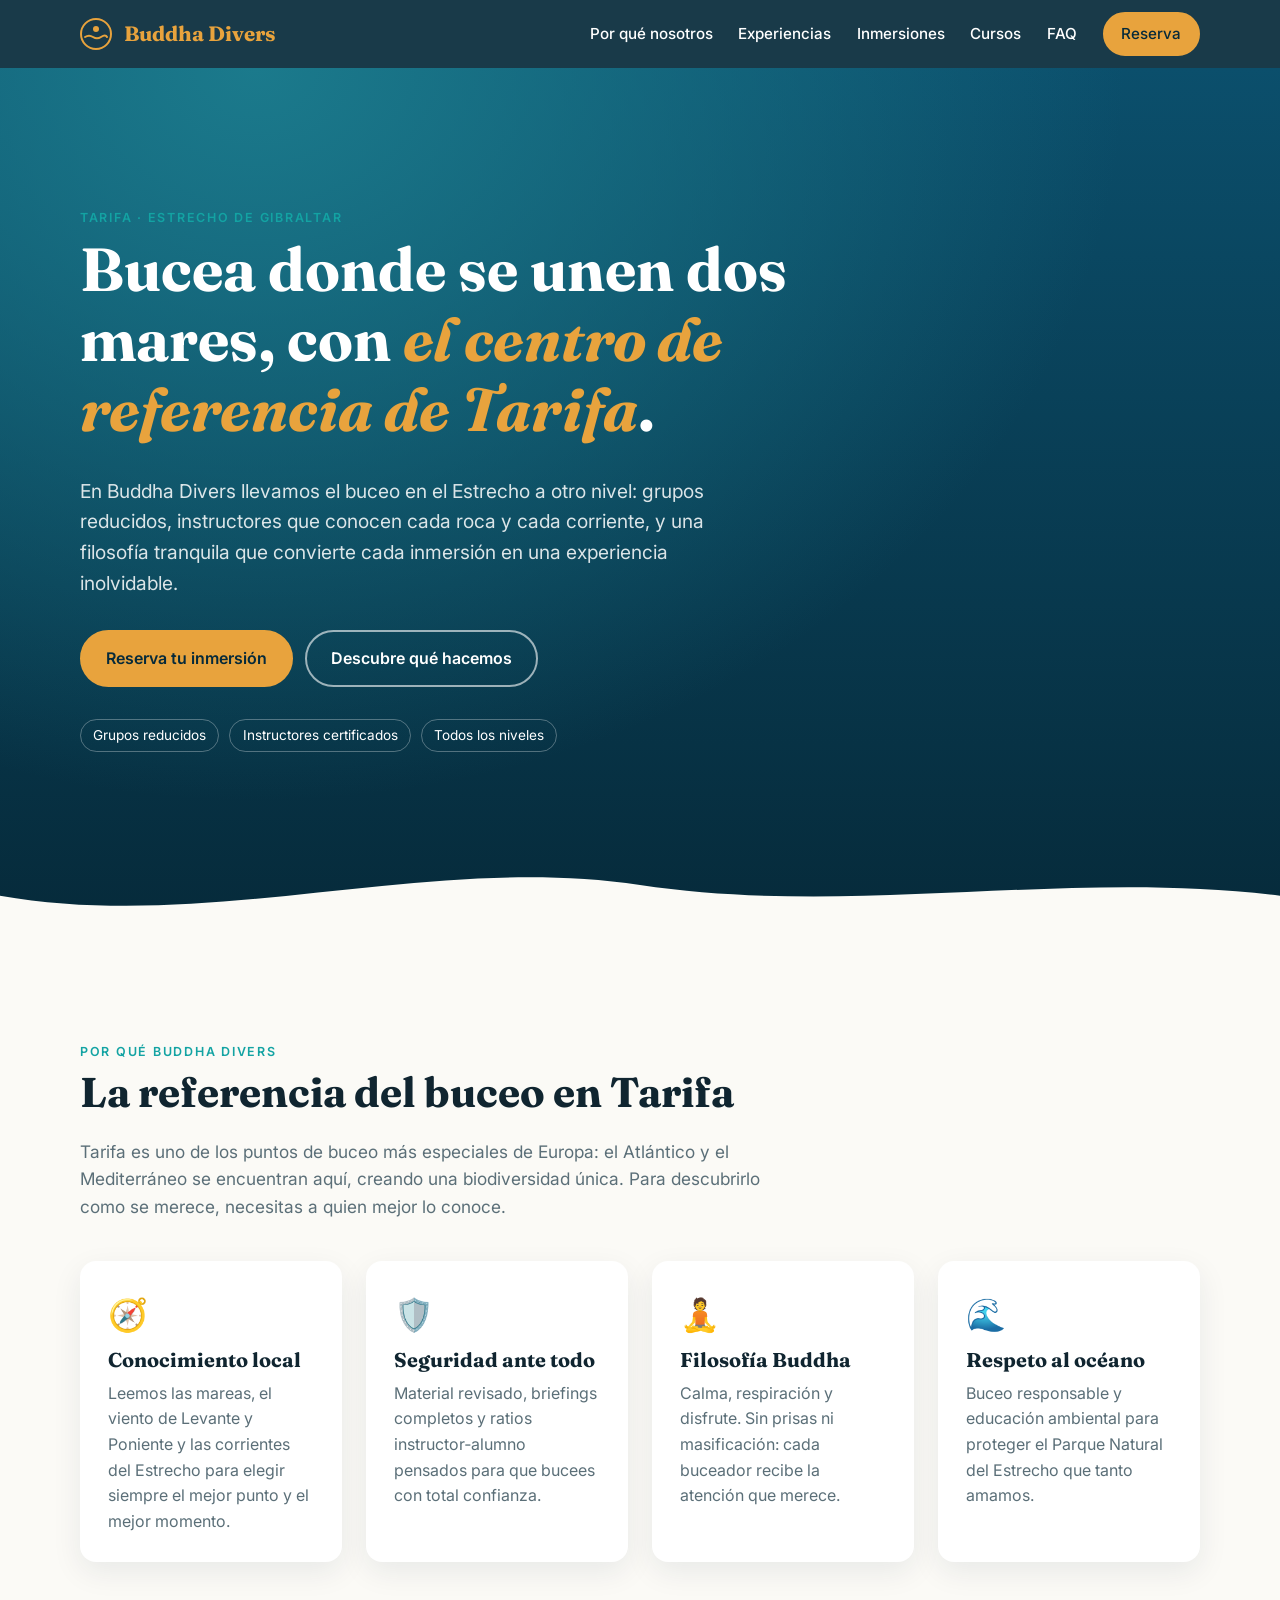
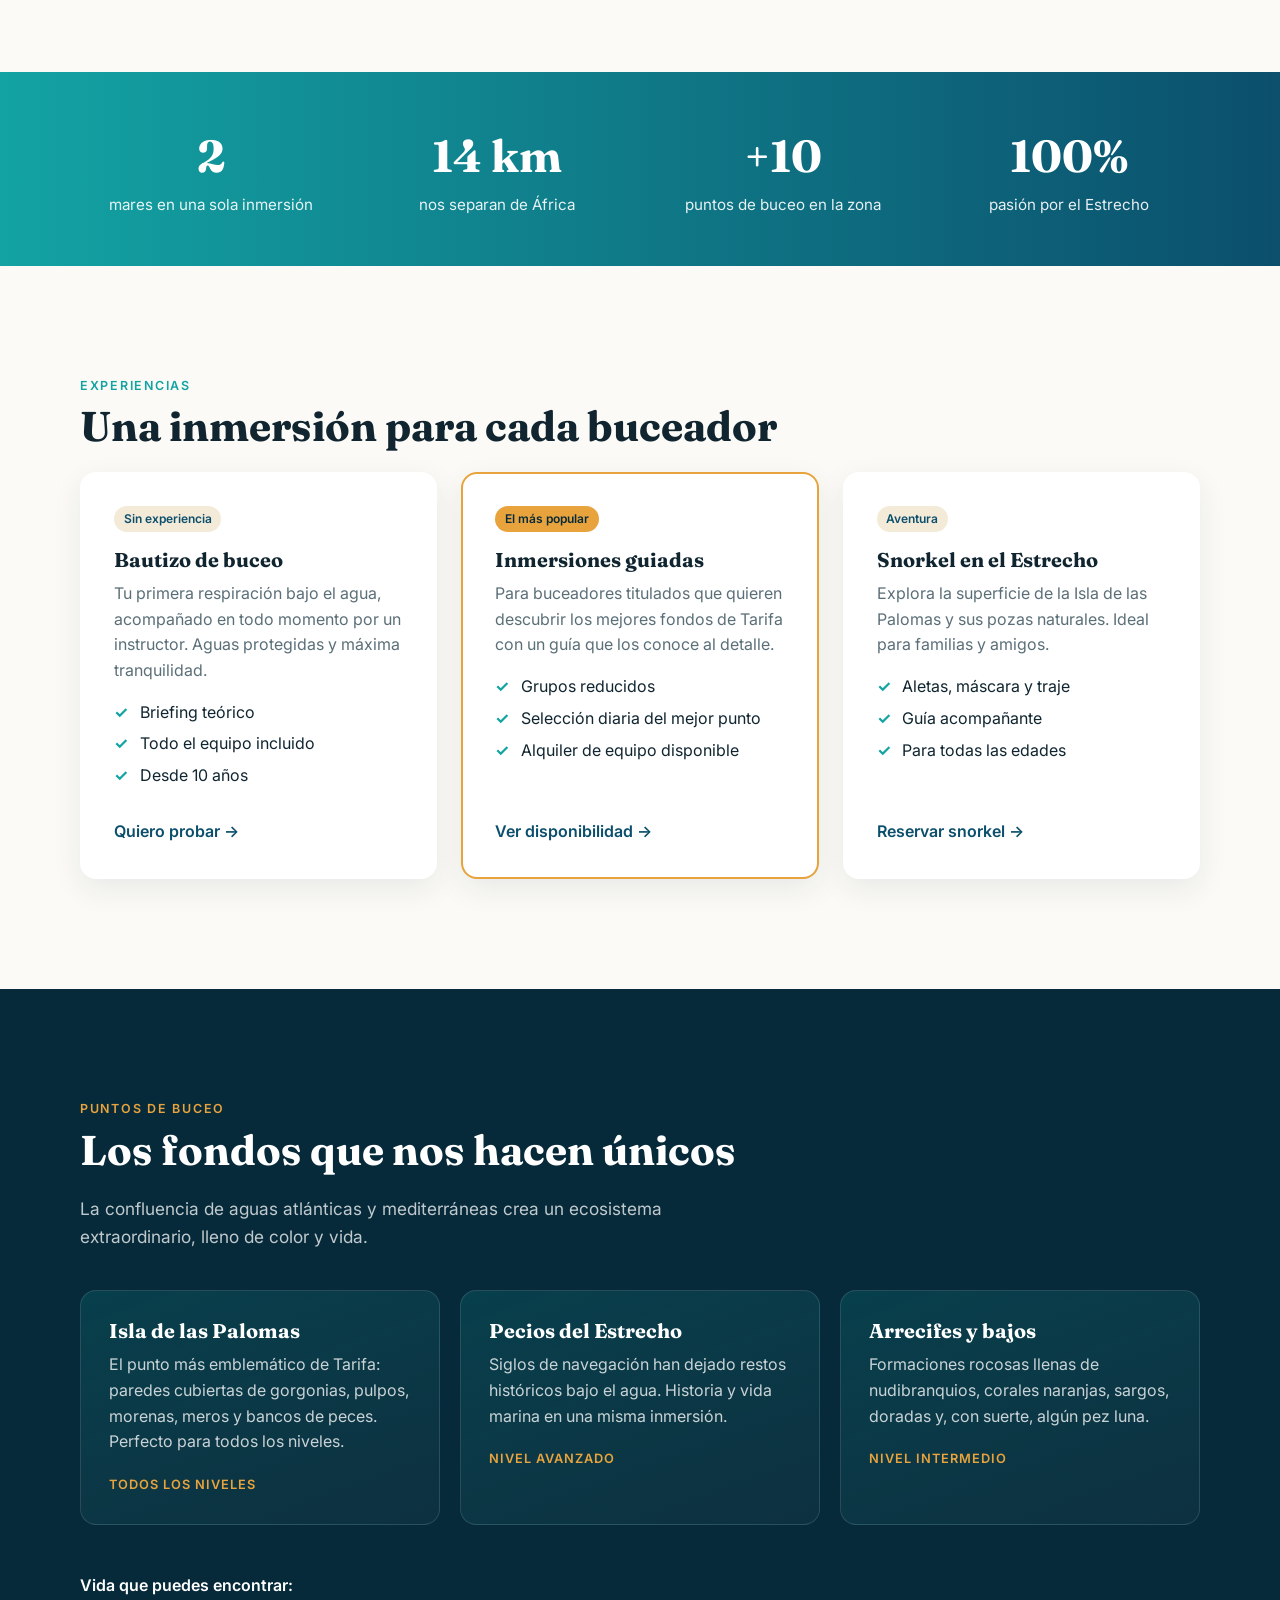
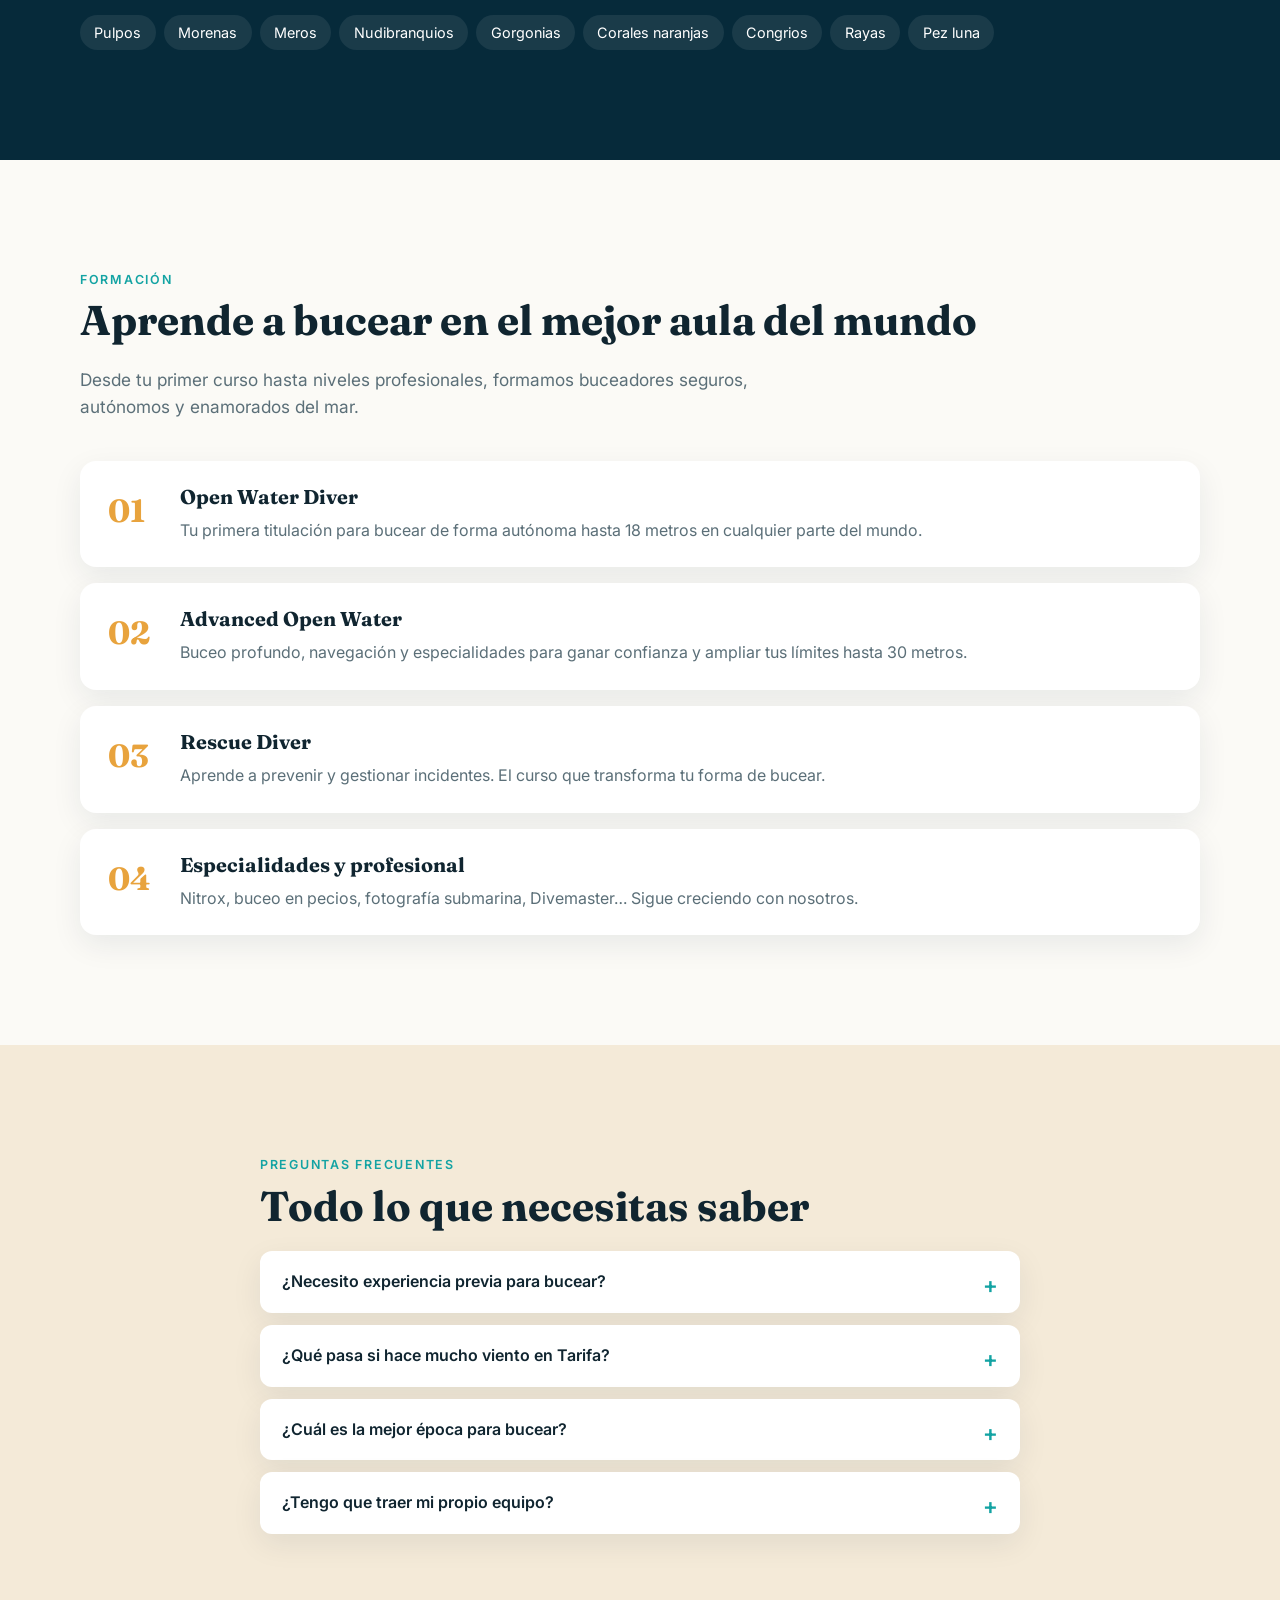
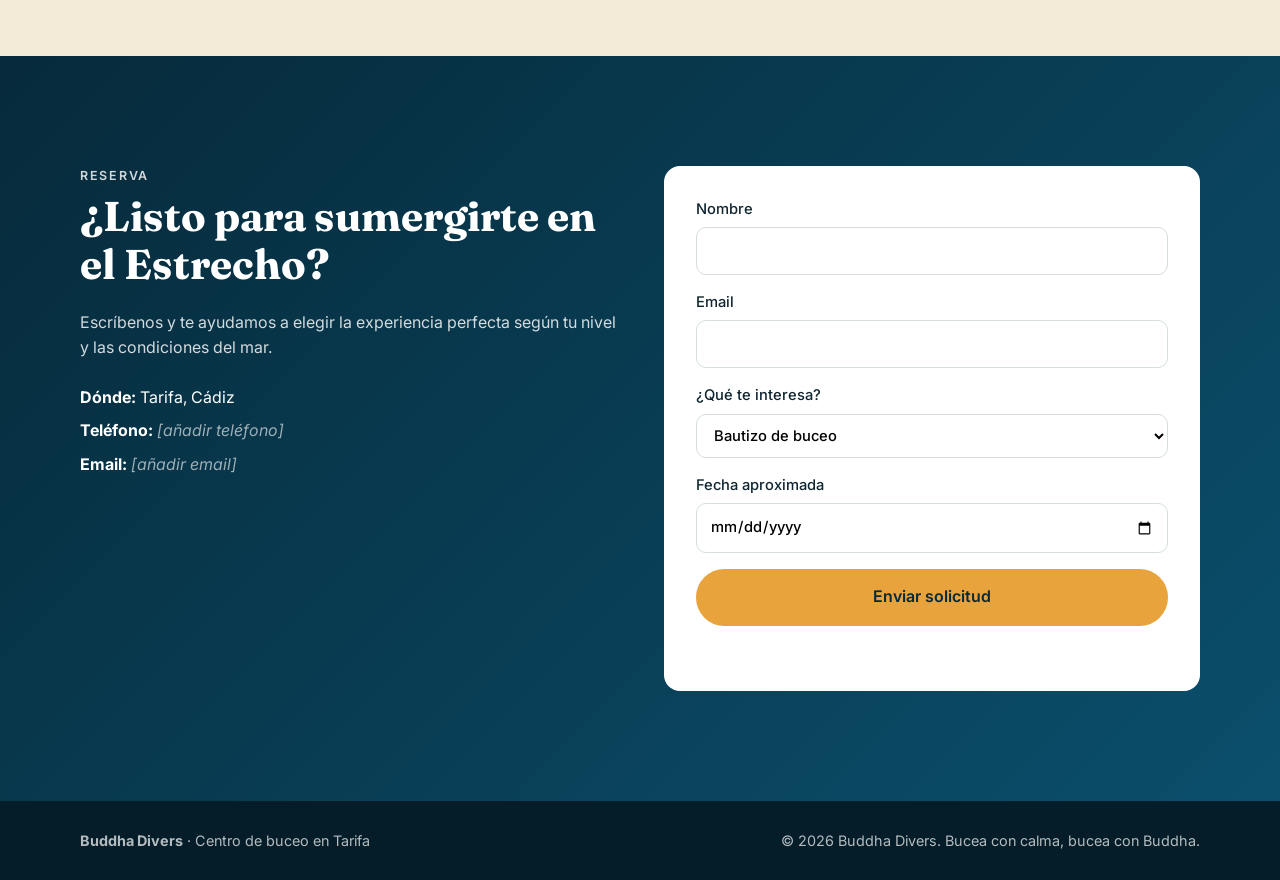
==== index.html @ 4e6c02cf "Añadir web de Buddha Divers, centro de buceo de referencia en Tarifa Landing estática (HTML/CSS/JS) " ====
<!doctype html>
<html lang="es">
<head>
  <meta charset="utf-8">
  <meta name="viewport" content="width=device-width, initial-scale=1">
  <title>Buddha Divers · Centro de buceo de referencia en Tarifa</title>
  <meta name="description" content="Buddha Divers: el centro de buceo de referencia en Tarifa. Bautizos, cursos de buceo, inmersiones guiadas en la Isla de las Palomas y el Estrecho de Gibraltar.">
  <link rel="preconnect" href="https://fonts.googleapis.com">
  <link rel="preconnect" href="https://fonts.gstatic.com" crossorigin>
  <link href="https://fonts.googleapis.com/css2?family=Fraunces:opsz,wght@9..144,500;9..144,700&family=Inter:wght@400;500;600&display=swap" rel="stylesheet">
  <link rel="stylesheet" href="styles.css">
</head>
<body>

  <header class="nav" id="top">
    <div class="container nav__inner">
      <a href="#top" class="brand" aria-label="Buddha Divers, inicio">
        <svg viewBox="0 0 32 32" width="32" height="32" aria-hidden="true">
          <circle cx="16" cy="16" r="15" fill="none" stroke="currentColor" stroke-width="2"/>
          <path d="M5 19c3-2 5-2 8 0s5 2 8 0 5-2 6 0" fill="none" stroke="currentColor" stroke-width="2" stroke-linecap="round"/>
          <circle cx="16" cy="11" r="3" fill="currentColor"/>
        </svg>
        <span>Buddha&nbsp;Divers</span>
      </a>
      <button class="nav__toggle" aria-expanded="false" aria-controls="menu" aria-label="Abrir menú">
        <span></span><span></span><span></span>
      </button>
      <nav id="menu" class="nav__menu">
        <a href="#por-que">Por qué nosotros</a>
        <a href="#experiencias">Experiencias</a>
        <a href="#inmersiones">Inmersiones</a>
        <a href="#cursos">Cursos</a>
        <a href="#faq">FAQ</a>
        <a href="#contacto" class="btn btn--small">Reserva</a>
      </nav>
    </div>
  </header>

  <main>
    <!-- HERO -->
    <section class="hero">
      <div class="hero__bubbles" aria-hidden="true"></div>
      <div class="container hero__content">
        <p class="eyebrow">Tarifa · Estrecho de Gibraltar</p>
        <h1>Bucea donde se unen dos mares, con <em>el centro de referencia de Tarifa</em>.</h1>
        <p class="lead">En Buddha Divers llevamos el buceo en el Estrecho a otro nivel: grupos reducidos, instructores que conocen cada roca y cada corriente, y una filosofía tranquila que convierte cada inmersión en una experiencia inolvidable.</p>
        <div class="hero__cta">
          <a href="#contacto" class="btn">Reserva tu inmersión</a>
          <a href="#experiencias" class="btn btn--ghost">Descubre qué hacemos</a>
        </div>
        <ul class="hero__badges">
          <li>Grupos reducidos</li>
          <li>Instructores certificados</li>
          <li>Todos los niveles</li>
        </ul>
      </div>
      <svg class="hero__wave" viewBox="0 0 1440 120" preserveAspectRatio="none" aria-hidden="true">
        <path d="M0,64 C240,120 480,0 720,48 C960,96 1200,24 1440,64 L1440,120 L0,120 Z"/>
      </svg>
    </section>

    <!-- POR QUÉ -->
    <section id="por-que" class="section">
      <div class="container">
        <p class="eyebrow">Por qué Buddha Divers</p>
        <h2>La referencia del buceo en Tarifa</h2>
        <p class="section__intro">Tarifa es uno de los puntos de buceo más especiales de Europa: el Atlántico y el Mediterráneo se encuentran aquí, creando una biodiversidad única. Para descubrirlo como se merece, necesitas a quien mejor lo conoce.</p>

        <div class="grid grid--4">
          <article class="card">
            <div class="card__icon" aria-hidden="true">🧭</div>
            <h3>Conocimiento local</h3>
            <p>Leemos las mareas, el viento de Levante y Poniente y las corrientes del Estrecho para elegir siempre el mejor punto y el mejor momento.</p>
          </article>
          <article class="card">
            <div class="card__icon" aria-hidden="true">🛡️</div>
            <h3>Seguridad ante todo</h3>
            <p>Material revisado, briefings completos y ratios instructor‑alumno pensados para que bucees con total confianza.</p>
          </article>
          <article class="card">
            <div class="card__icon" aria-hidden="true">🧘</div>
            <h3>Filosofía Buddha</h3>
            <p>Calma, respiración y disfrute. Sin prisas ni masificación: cada buceador recibe la atención que merece.</p>
          </article>
          <article class="card">
            <div class="card__icon" aria-hidden="true">🌊</div>
            <h3>Respeto al océano</h3>
            <p>Buceo responsable y educación ambiental para proteger el Parque Natural del Estrecho que tanto amamos.</p>
          </article>
        </div>
      </div>
    </section>

    <!-- CIFRAS -->
    <section class="stats">
      <div class="container grid grid--4">
        <div class="stat"><span class="stat__num">2</span><span class="stat__label">mares en una sola inmersión</span></div>
        <div class="stat"><span class="stat__num">14&nbsp;km</span><span class="stat__label">nos separan de África</span></div>
        <div class="stat"><span class="stat__num">+10</span><span class="stat__label">puntos de buceo en la zona</span></div>
        <div class="stat"><span class="stat__num">100%</span><span class="stat__label">pasión por el Estrecho</span></div>
      </div>
    </section>

    <!-- EXPERIENCIAS -->
    <section id="experiencias" class="section">
      <div class="container">
        <p class="eyebrow">Experiencias</p>
        <h2>Una inmersión para cada buceador</h2>
        <div class="grid grid--3">
          <article class="offer">
            <span class="tag">Sin experiencia</span>
            <h3>Bautizo de buceo</h3>
            <p>Tu primera respiración bajo el agua, acompañado en todo momento por un instructor. Aguas protegidas y máxima tranquilidad.</p>
            <ul class="checks">
              <li>Briefing teórico</li>
              <li>Todo el equipo incluido</li>
              <li>Desde 10 años</li>
            </ul>
            <a href="#contacto" class="link">Quiero probar →</a>
          </article>
          <article class="offer offer--featured">
            <span class="tag">El más popular</span>
            <h3>Inmersiones guiadas</h3>
            <p>Para buceadores titulados que quieren descubrir los mejores fondos de Tarifa con un guía que los conoce al detalle.</p>
            <ul class="checks">
              <li>Grupos reducidos</li>
              <li>Selección diaria del mejor punto</li>
              <li>Alquiler de equipo disponible</li>
            </ul>
            <a href="#contacto" class="link">Ver disponibilidad →</a>
          </article>
          <article class="offer">
            <span class="tag">Aventura</span>
            <h3>Snorkel en el Estrecho</h3>
            <p>Explora la superficie de la Isla de las Palomas y sus pozas naturales. Ideal para familias y amigos.</p>
            <ul class="checks">
              <li>Aletas, máscara y traje</li>
              <li>Guía acompañante</li>
              <li>Para todas las edades</li>
            </ul>
            <a href="#contacto" class="link">Reservar snorkel →</a>
          </article>
        </div>
      </div>
    </section>

    <!-- INMERSIONES -->
    <section id="inmersiones" class="section section--deep">
      <div class="container">
        <p class="eyebrow eyebrow--light">Puntos de buceo</p>
        <h2>Los fondos que nos hacen únicos</h2>
        <p class="section__intro">La confluencia de aguas atlánticas y mediterráneas crea un ecosistema extraordinario, lleno de color y vida.</p>
        <div class="spots">
          <article class="spot">
            <h3>Isla de las Palomas</h3>
            <p>El punto más emblemático de Tarifa: paredes cubiertas de gorgonias, pulpos, morenas, meros y bancos de peces. Perfecto para todos los niveles.</p>
            <span class="spot__meta">Todos los niveles</span>
          </article>
          <article class="spot">
            <h3>Pecios del Estrecho</h3>
            <p>Siglos de navegación han dejado restos históricos bajo el agua. Historia y vida marina en una misma inmersión.</p>
            <span class="spot__meta">Nivel avanzado</span>
          </article>
          <article class="spot">
            <h3>Arrecifes y bajos</h3>
            <p>Formaciones rocosas llenas de nudibranquios, corales naranjas, sargos, doradas y, con suerte, algún pez luna.</p>
            <span class="spot__meta">Nivel intermedio</span>
          </article>
        </div>

        <div class="species">
          <p>Vida que puedes encontrar:</p>
          <ul>
            <li>Pulpos</li><li>Morenas</li><li>Meros</li><li>Nudibranquios</li>
            <li>Gorgonias</li><li>Corales naranjas</li><li>Congrios</li><li>Rayas</li><li>Pez luna</li>
          </ul>
        </div>
      </div>
    </section>

    <!-- CURSOS -->
    <section id="cursos" class="section">
      <div class="container">
        <p class="eyebrow">Formación</p>
        <h2>Aprende a bucear en el mejor aula del mundo</h2>
        <p class="section__intro">Desde tu primer curso hasta niveles profesionales, formamos buceadores seguros, autónomos y enamorados del mar.</p>
        <ol class="path">
          <li>
            <span class="path__step">01</span>
            <div>
              <h3>Open Water Diver</h3>
              <p>Tu primera titulación para bucear de forma autónoma hasta 18 metros en cualquier parte del mundo.</p>
            </div>
          </li>
          <li>
            <span class="path__step">02</span>
            <div>
              <h3>Advanced Open Water</h3>
              <p>Buceo profundo, navegación y especialidades para ganar confianza y ampliar tus límites hasta 30 metros.</p>
            </div>
          </li>
          <li>
            <span class="path__step">03</span>
            <div>
              <h3>Rescue Diver</h3>
              <p>Aprende a prevenir y gestionar incidentes. El curso que transforma tu forma de bucear.</p>
            </div>
          </li>
          <li>
            <span class="path__step">04</span>
            <div>
              <h3>Especialidades y profesional</h3>
              <p>Nitrox, buceo en pecios, fotografía submarina, Divemaster… Sigue creciendo con nosotros.</p>
            </div>
          </li>
        </ol>
      </div>
    </section>

    <!-- FAQ -->
    <section id="faq" class="section section--soft">
      <div class="container container--narrow">
        <p class="eyebrow">Preguntas frecuentes</p>
        <h2>Todo lo que necesitas saber</h2>
        <details>
          <summary>¿Necesito experiencia previa para bucear?</summary>
          <p>No. Con el bautizo de buceo puedes probar sin ninguna titulación, siempre acompañado por un instructor.</p>
        </details>
        <details>
          <summary>¿Qué pasa si hace mucho viento en Tarifa?</summary>
          <p>Tarifa es famosa por su viento, pero precisamente por eso conocemos las zonas más resguardadas según sople Levante o Poniente. Si las condiciones no son seguras, reprogramamos tu inmersión.</p>
        </details>
        <details>
          <summary>¿Cuál es la mejor época para bucear?</summary>
          <p>Se bucea todo el año. De junio a octubre el agua está más templada y la visibilidad suele ser excelente.</p>
        </details>
        <details>
          <summary>¿Tengo que traer mi propio equipo?</summary>
          <p>No es necesario. Disponemos de equipo completo en alquiler, revisado y mantenido en perfecto estado.</p>
        </details>
      </div>
    </section>

    <!-- CONTACTO -->
    <section id="contacto" class="section cta">
      <div class="container cta__inner">
        <div>
          <p class="eyebrow eyebrow--light">Reserva</p>
          <h2>¿Listo para sumergirte en el Estrecho?</h2>
          <p>Escríbenos y te ayudamos a elegir la experiencia perfecta según tu nivel y las condiciones del mar.</p>
          <ul class="contact">
            <li><strong>Dónde:</strong> Tarifa, Cádiz</li>
            <li><strong>Teléfono:</strong> <span class="placeholder">[añadir teléfono]</span></li>
            <li><strong>Email:</strong> <span class="placeholder">[añadir email]</span></li>
          </ul>
        </div>
        <form class="form" id="reserva-form" novalidate>
          <label>Nombre
            <input type="text" name="nombre" required autocomplete="name">
          </label>
          <label>Email
            <input type="email" name="email" required autocomplete="email">
          </label>
          <label>¿Qué te interesa?
            <select name="interes">
              <option>Bautizo de buceo</option>
              <option>Inmersiones guiadas</option>
              <option>Curso de buceo</option>
              <option>Snorkel</option>
            </select>
          </label>
          <label>Fecha aproximada
            <input type="date" name="fecha">
          </label>
          <button type="submit" class="btn">Enviar solicitud</button>
          <p class="form__msg" role="status" aria-live="polite"></p>
        </form>
      </div>
    </section>
  </main>

  <footer class="footer">
    <div class="container footer__inner">
      <p><strong>Buddha Divers</strong> · Centro de buceo en Tarifa</p>
      <p>© <span id="year"></span> Buddha Divers. Bucea con calma, bucea con Buddha.</p>
    </div>
  </footer>

  <script src="script.js"></script>
</body>
</html>
---- styles.css ----
:root {
  --deep: #062a3a;
  --ocean: #0b4f6c;
  --teal: #13a3a3;
  --sand: #f4ead8;
  --saffron: #e8a33d;
  --ink: #102530;
  --muted: #5b6f78;
  --bg: #fbfaf6;
  --card: #ffffff;
  --radius: 16px;
  --shadow: 0 10px 30px rgba(6, 42, 58, 0.08);
}

* { box-sizing: border-box; }
html { scroll-behavior: smooth; }
body {
  margin: 0;
  font-family: "Inter", system-ui, sans-serif;
  color: var(--ink);
  background: var(--bg);
  line-height: 1.6;
}
h1, h2, h3 { font-family: "Fraunces", Georgia, serif; line-height: 1.15; margin: 0 0 .5em; }
h1 { font-size: clamp(2.2rem, 5vw, 3.8rem); }
h2 { font-size: clamp(1.8rem, 3.5vw, 2.6rem); }
h3 { font-size: 1.25rem; }
p { margin: 0 0 1em; }
a { color: inherit; }

.container { width: min(1120px, 100% - 32px); margin-inline: auto; }
.container--narrow { width: min(760px, 100% - 32px); }

.eyebrow {
  text-transform: uppercase; letter-spacing: .14em; font-size: .78rem;
  font-weight: 600; color: var(--teal); margin-bottom: .6em;
}
.eyebrow--light { color: var(--saffron); }

.btn {
  display: inline-block; padding: .85em 1.5em; border-radius: 999px;
  background: var(--saffron); color: var(--deep); font-weight: 600;
  text-decoration: none; border: 2px solid var(--saffron); cursor: pointer;
  font: inherit; font-weight: 600; transition: transform .15s, background .15s;
}
.btn:hover { transform: translateY(-2px); background: #f0b457; }
.btn--ghost { background: transparent; color: #fff; border-color: rgba(255,255,255,.6); }
.btn--ghost:hover { background: rgba(255,255,255,.1); }
.btn--small { padding: .5em 1.1em; }

/* NAV */
.nav {
  position: sticky; top: 0; z-index: 50;
  background: rgba(6, 42, 58, .92); backdrop-filter: blur(8px); color: #fff;
}
.nav__inner { display: flex; align-items: center; justify-content: space-between; height: 68px; }
.brand { display: flex; align-items: center; gap: .6em; text-decoration: none; font-family: "Fraunces", serif; font-size: 1.3rem; font-weight: 700; color: var(--saffron); }
.nav__menu { display: flex; align-items: center; gap: 1.6rem; }
.nav__menu a { text-decoration: none; font-weight: 500; font-size: .95rem; }
.nav__menu a:not(.btn):hover { color: var(--saffron); }
.nav__toggle { display: none; background: none; border: 0; padding: 8px; cursor: pointer; }
.nav__toggle span { display: block; width: 24px; height: 2px; background: #fff; margin: 5px 0; transition: .2s; }

/* HERO */
.hero {
  position: relative; overflow: hidden; color: #fff;
  background: radial-gradient(ellipse at 20% 0%, #1b7a8c 0%, transparent 60%),
              linear-gradient(180deg, var(--ocean) 0%, var(--deep) 100%);
  padding: clamp(80px, 12vw, 140px) 0 clamp(120px, 14vw, 180px);
}
.hero__content { position: relative; z-index: 2; max-width: 820px; margin-left: max(16px, (100% - 1120px) / 2); }
.hero h1 em { font-style: italic; color: var(--saffron); }
.lead { font-size: clamp(1.05rem, 2vw, 1.2rem); color: rgba(255,255,255,.85); max-width: 640px; }
.hero__cta { display: flex; flex-wrap: wrap; gap: 12px; margin: 2rem 0; }
.hero__badges { list-style: none; padding: 0; margin: 0; display: flex; flex-wrap: wrap; gap: 10px; }
.hero__badges li { padding: .35em .9em; border: 1px solid rgba(255,255,255,.3); border-radius: 999px; font-size: .85rem; }
.hero__wave { position: absolute; bottom: -1px; left: 0; width: 100%; height: 80px; fill: var(--bg); z-index: 1; }
.hero__bubbles { position: absolute; inset: 0; z-index: 1; pointer-events: none; }
.bubble {
  position: absolute; bottom: -20px; border-radius: 50%;
  border: 1px solid rgba(255,255,255,.4); background: rgba(255,255,255,.06);
  animation: rise linear infinite;
}
@keyframes rise {
  to { transform: translateY(-110vh) translateX(20px); opacity: 0; }
}

/* SECTIONS */
.section { padding: clamp(64px, 9vw, 110px) 0; }
.section__intro { max-width: 680px; color: var(--muted); font-size: 1.08rem; margin-bottom: 2.5rem; }
.section--soft { background: var(--sand); }
.section--deep { background: var(--deep); color: #fff; }
.section--deep .section__intro { color: rgba(255,255,255,.75); }

.grid { display: grid; gap: 24px; }
.grid--3 { grid-template-columns: repeat(auto-fit, minmax(260px, 1fr)); }
.grid--4 { grid-template-columns: repeat(auto-fit, minmax(220px, 1fr)); }

.card {
  background: var(--card); border-radius: var(--radius); padding: 28px;
  box-shadow: var(--shadow); transition: transform .2s;
}
.card:hover { transform: translateY(-4px); }
.card__icon { font-size: 2rem; margin-bottom: .5rem; }
.card p { color: var(--muted); margin: 0; }

/* STATS */
.stats { background: linear-gradient(90deg, var(--teal), var(--ocean)); color: #fff; padding: 48px 0; }
.stat { text-align: center; }
.stat__num { display: block; font-family: "Fraunces", serif; font-size: clamp(2rem, 4vw, 2.8rem); font-weight: 700; }
.stat__label { font-size: .95rem; opacity: .9; }

/* OFFERS */
.offer {
  background: var(--card); border-radius: var(--radius); padding: 32px;
  box-shadow: var(--shadow); display: flex; flex-direction: column; border: 2px solid transparent;
}
.offer p { color: var(--muted); }
.offer--featured { border-color: var(--saffron); }
.tag {
  align-self: flex-start; background: var(--sand); color: var(--ocean);
  font-size: .75rem; font-weight: 600; padding: .3em .8em; border-radius: 999px; margin-bottom: 1rem;
}
.offer--featured .tag { background: var(--saffron); color: var(--deep); }
.checks { list-style: none; padding: 0; margin: 0 0 1.5rem; }
.checks li { padding-left: 1.6em; position: relative; margin-bottom: .4em; }
.checks li::before { content: "✓"; position: absolute; left: 0; color: var(--teal); font-weight: 700; }
.link { margin-top: auto; font-weight: 600; color: var(--ocean); text-decoration: none; }
.link:hover { color: var(--teal); }

/* SPOTS */
.spots { display: grid; gap: 20px; grid-template-columns: repeat(auto-fit, minmax(260px, 1fr)); }
.spot {
  padding: 28px; border-radius: var(--radius);
  background: linear-gradient(160deg, rgba(19,163,163,.18), rgba(255,255,255,.03));
  border: 1px solid rgba(255,255,255,.12);
}
.spot p { color: rgba(255,255,255,.78); }
.spot__meta { font-size: .8rem; font-weight: 600; color: var(--saffron); text-transform: uppercase; letter-spacing: .08em; }
.species { margin-top: 3rem; }
.species p { font-weight: 600; }
.species ul { list-style: none; padding: 0; margin: 0; display: flex; flex-wrap: wrap; gap: 8px; }
.species li { padding: .4em 1em; border-radius: 999px; background: rgba(255,255,255,.08); font-size: .9rem; }

/* COURSES */
.path { list-style: none; padding: 0; margin: 0; display: grid; gap: 16px; }
.path li {
  display: flex; gap: 24px; align-items: flex-start; background: var(--card);
  padding: 24px 28px; border-radius: var(--radius); box-shadow: var(--shadow);
}
.path__step { font-family: "Fraunces", serif; font-size: 2rem; font-weight: 700; color: var(--saffron); min-width: 2.2ch; }
.path p { color: var(--muted); margin: 0; }

/* FAQ */
details { background: #fff; border-radius: 12px; padding: 18px 22px; margin-bottom: 12px; box-shadow: var(--shadow); }
summary { cursor: pointer; font-weight: 600; list-style: none; position: relative; padding-right: 2em; }
summary::-webkit-details-marker { display: none; }
summary::after { content: "+"; position: absolute; right: 0; top: -2px; font-size: 1.4rem; color: var(--teal); transition: transform .2s; }
details[open] summary::after { transform: rotate(45deg); }
details p { margin: 12px 0 0; color: var(--muted); }

/* CTA */
.cta { background: linear-gradient(135deg, var(--deep), var(--ocean)); color: #fff; }
.cta__inner { display: grid; gap: 48px; grid-template-columns: repeat(auto-fit, minmax(300px, 1fr)); align-items: start; }
.cta p { color: rgba(255,255,255,.82); }
.contact { list-style: none; padding: 0; margin: 1.5rem 0 0; }
.contact li { margin-bottom: .5em; }
.placeholder { opacity: .6; font-style: italic; }
.form { background: #fff; color: var(--ink); padding: 32px; border-radius: var(--radius); display: grid; gap: 16px; }
.form label { display: grid; gap: 6px; font-weight: 500; font-size: .92rem; }
.form input, .form select {
  font: inherit; padding: .75em .9em; border: 1px solid #d5dde0; border-radius: 10px; background: #fff;
}
.form input:focus, .form select:focus { outline: 2px solid var(--teal); border-color: transparent; }
.form__msg { margin: 0; font-size: .92rem; color: var(--ocean); min-height: 1.2em; }

/* FOOTER */
.footer { background: #041d28; color: rgba(255,255,255,.7); padding: 28px 0; font-size: .9rem; }
.footer__inner { display: flex; flex-wrap: wrap; justify-content: space-between; gap: 8px; }
.footer p { margin: 0; }

/* REVEAL */
.reveal { opacity: 0; transform: translateY(24px); transition: opacity .6s ease, transform .6s ease; }
.reveal.is-visible { opacity: 1; transform: none; }

/* MOBILE */
@media (max-width: 860px) {
  .nav__toggle { display: block; }
  .nav__menu {
    position: absolute; top: 68px; left: 0; right: 0; flex-direction: column; gap: 0;
    background: var(--deep); padding: 8px 16px 20px; display: none;
  }
  .nav__menu.is-open { display: flex; }
  .nav__menu a { padding: 12px 0; width: 100%; }
  .nav__menu .btn { text-align: center; margin-top: 8px; }
  .path li { flex-direction: column; gap: 4px; }
}

@media (prefers-reduced-motion: reduce) {
  html { scroll-behavior: auto; }
  .bubble { display: none; }
  .reveal { opacity: 1; transform: none; transition: none; }
}
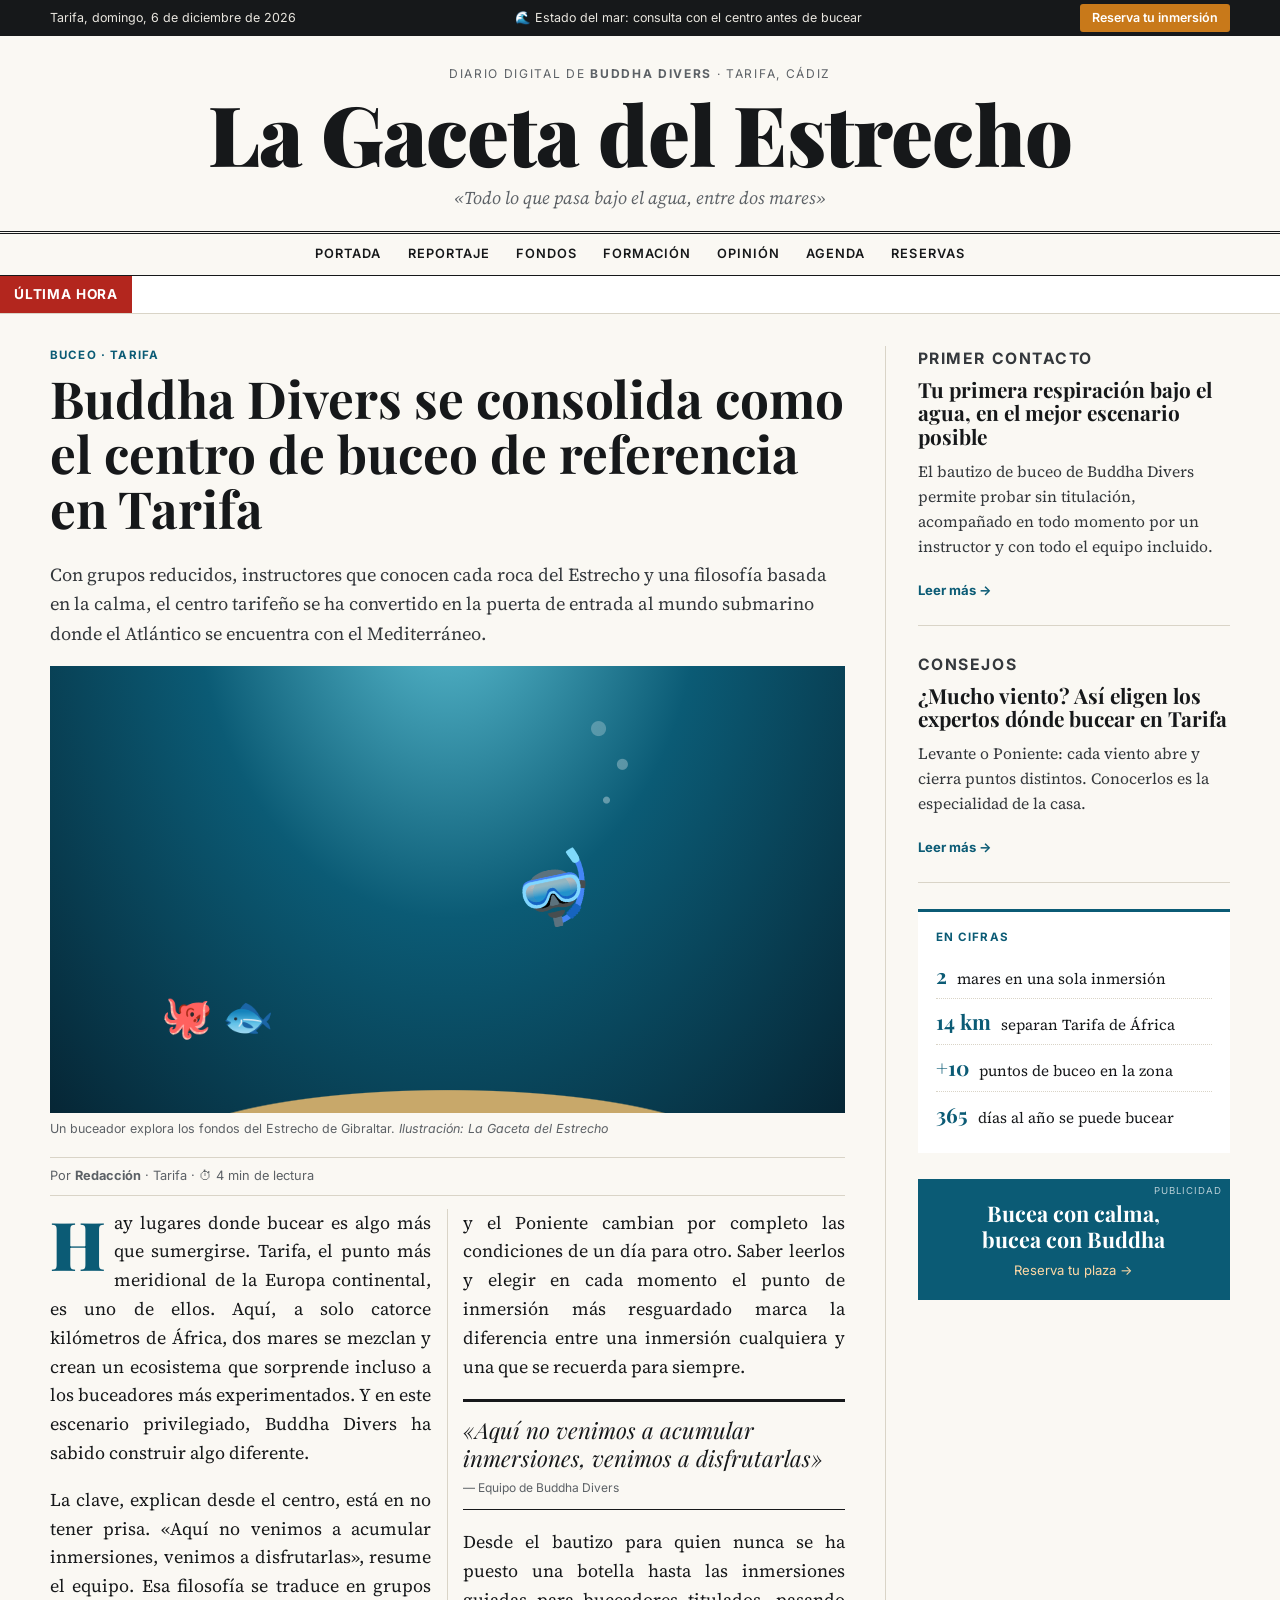
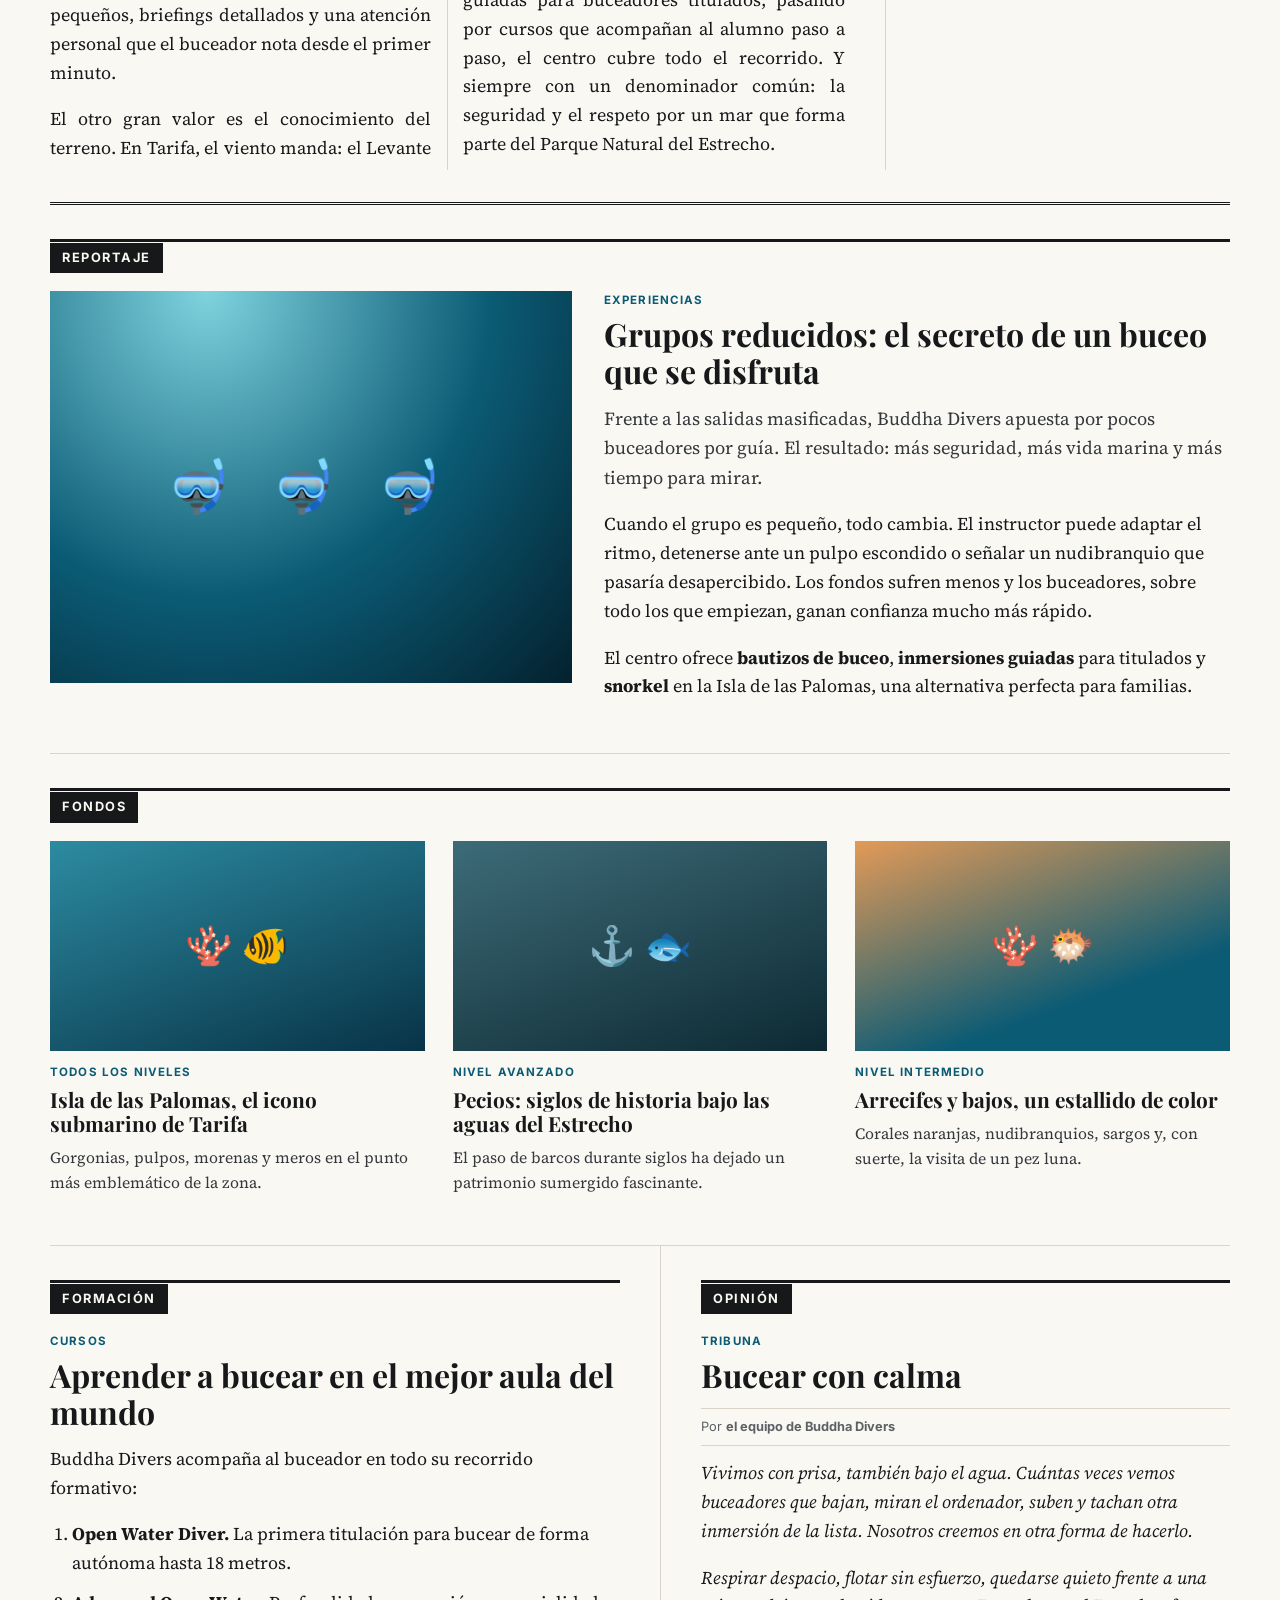
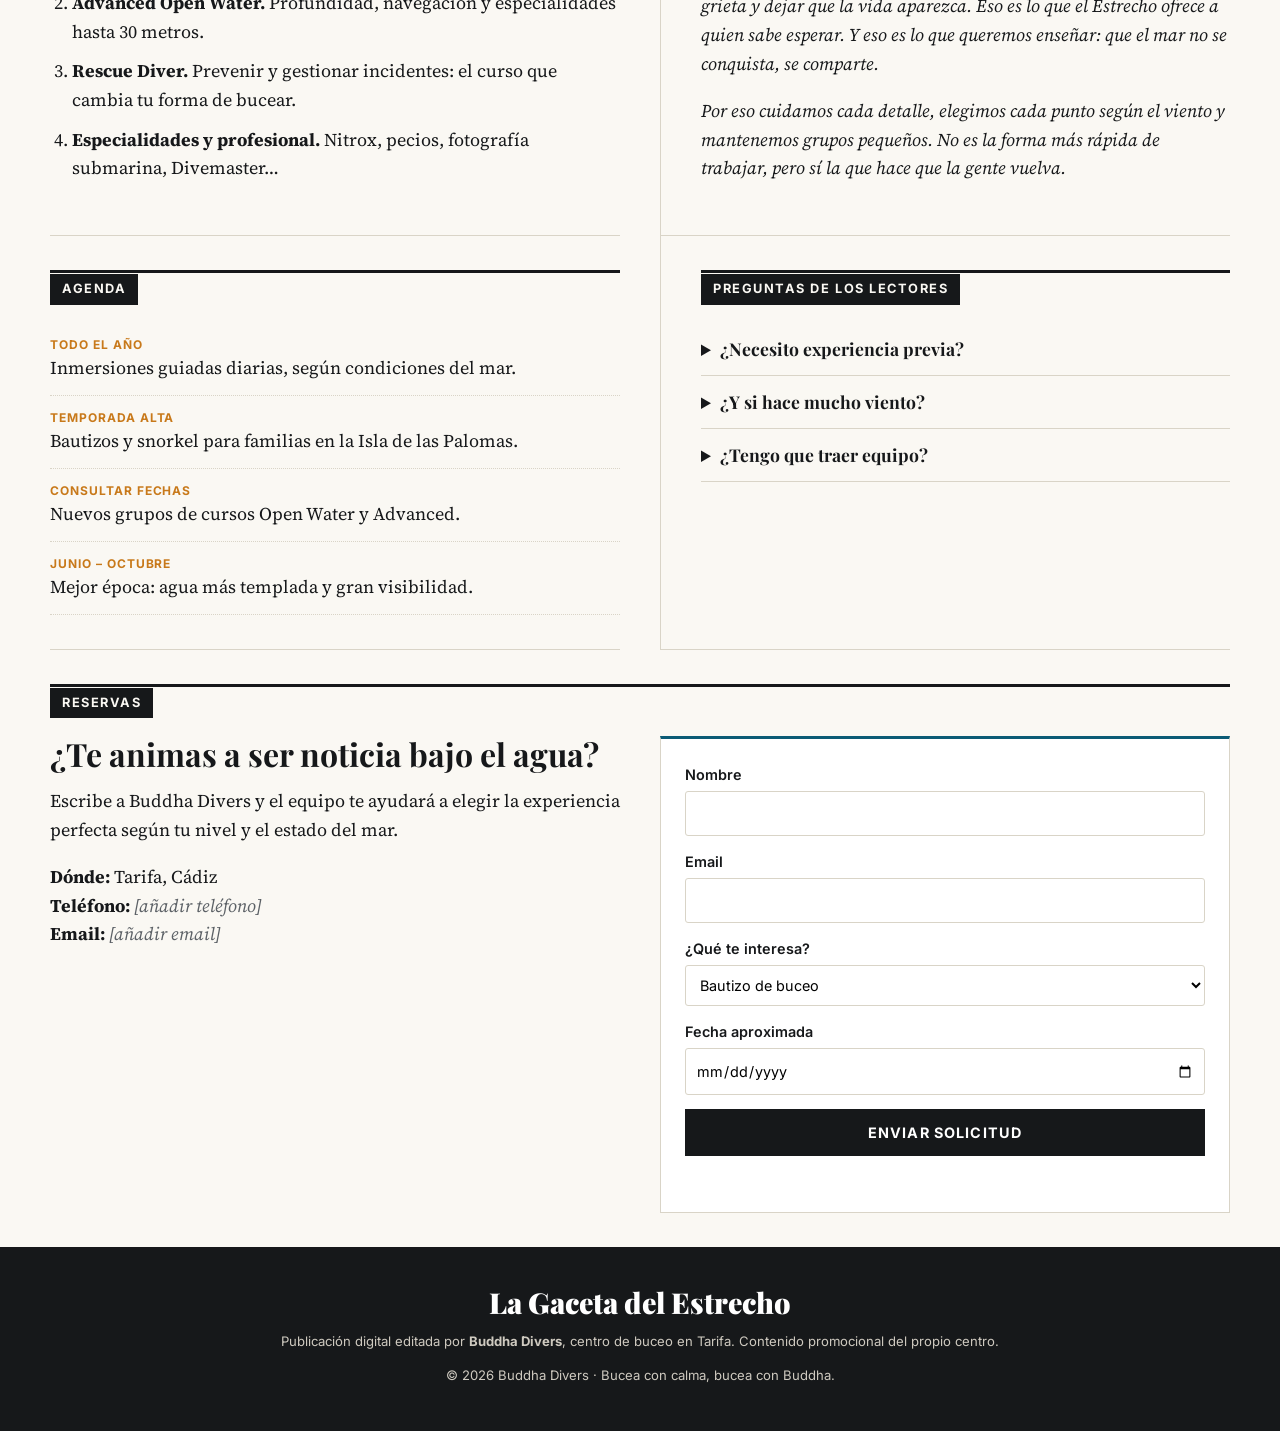
==== commit aeee081a: "Rediseñar la web como periódico digital: La Gaceta del Estrecho Portada con noticia principal, repor" ====
--- a/index.html
+++ b/index.html
@@ -3,251 +3,216 @@
 <head>
   <meta charset="utf-8">
   <meta name="viewport" content="width=device-width, initial-scale=1">
-  <title>Buddha Divers · Centro de buceo de referencia en Tarifa</title>
-  <meta name="description" content="Buddha Divers: el centro de buceo de referencia en Tarifa. Bautizos, cursos de buceo, inmersiones guiadas en la Isla de las Palomas y el Estrecho de Gibraltar.">
+  <title>La Gaceta del Estrecho · Buddha Divers</title>
+  <meta name="description" content="La Gaceta del Estrecho, el diario digital de Buddha Divers: noticias, reportajes y crónicas del centro de buceo de referencia en Tarifa.">
   <link rel="preconnect" href="https://fonts.googleapis.com">
   <link rel="preconnect" href="https://fonts.gstatic.com" crossorigin>
-  <link href="https://fonts.googleapis.com/css2?family=Fraunces:opsz,wght@9..144,500;9..144,700&family=Inter:wght@400;500;600&display=swap" rel="stylesheet">
+  <link href="https://fonts.googleapis.com/css2?family=Playfair+Display:ital,wght@0,700;0,900;1,700&family=Source+Serif+4:ital,opsz,wght@0,8..60,400;0,8..60,600;1,8..60,400&family=Inter:wght@500;600;700&display=swap" rel="stylesheet">
   <link rel="stylesheet" href="styles.css">
 </head>
 <body>
 
-  <header class="nav" id="top">
-    <div class="container nav__inner">
-      <a href="#top" class="brand" aria-label="Buddha Divers, inicio">
-        <svg viewBox="0 0 32 32" width="32" height="32" aria-hidden="true">
-          <circle cx="16" cy="16" r="15" fill="none" stroke="currentColor" stroke-width="2"/>
-          <path d="M5 19c3-2 5-2 8 0s5 2 8 0 5-2 6 0" fill="none" stroke="currentColor" stroke-width="2" stroke-linecap="round"/>
-          <circle cx="16" cy="11" r="3" fill="currentColor"/>
-        </svg>
-        <span>Buddha&nbsp;Divers</span>
-      </a>
-      <button class="nav__toggle" aria-expanded="false" aria-controls="menu" aria-label="Abrir menú">
-        <span></span><span></span><span></span>
-      </button>
-      <nav id="menu" class="nav__menu">
-        <a href="#por-que">Por qué nosotros</a>
-        <a href="#experiencias">Experiencias</a>
-        <a href="#inmersiones">Inmersiones</a>
-        <a href="#cursos">Cursos</a>
-        <a href="#faq">FAQ</a>
-        <a href="#contacto" class="btn btn--small">Reserva</a>
-      </nav>
-    </div>
-  </header>
-
-  <main>
-    <!-- HERO -->
-    <section class="hero">
-      <div class="hero__bubbles" aria-hidden="true"></div>
-      <div class="container hero__content">
-        <p class="eyebrow">Tarifa · Estrecho de Gibraltar</p>
-        <h1>Bucea donde se unen dos mares, con <em>el centro de referencia de Tarifa</em>.</h1>
-        <p class="lead">En Buddha Divers llevamos el buceo en el Estrecho a otro nivel: grupos reducidos, instructores que conocen cada roca y cada corriente, y una filosofía tranquila que convierte cada inmersión en una experiencia inolvidable.</p>
-        <div class="hero__cta">
-          <a href="#contacto" class="btn">Reserva tu inmersión</a>
-          <a href="#experiencias" class="btn btn--ghost">Descubre qué hacemos</a>
-        </div>
-        <ul class="hero__badges">
-          <li>Grupos reducidos</li>
-          <li>Instructores certificados</li>
-          <li>Todos los niveles</li>
+  <!-- BARRA SUPERIOR -->
+  <div class="topbar">
+    <div class="container topbar__inner">
+      <span id="fecha">Tarifa</span>
+      <span class="topbar__weather">🌊 Estado del mar: consulta con el centro antes de bucear</span>
+      <a href="#reserva" class="topbar__cta">Reserva tu inmersión</a>
+    </div>
+  </div>
+
+  <!-- CABECERA -->
+  <header class="masthead">
+    <div class="container">
+      <p class="masthead__kicker">Diario digital de <strong>Buddha Divers</strong> · Tarifa, Cádiz</p>
+      <h1 class="masthead__title"><a href="#top" id="top">La Gaceta del Estrecho</a></h1>
+      <p class="masthead__motto">«Todo lo que pasa bajo el agua, entre dos mares»</p>
+    </div>
+    <nav class="sections" aria-label="Secciones">
+      <div class="container sections__inner">
+        <button class="sections__toggle" aria-expanded="false" aria-controls="menu">☰ Secciones</button>
+        <ul id="menu">
+          <li><a href="#portada">Portada</a></li>
+          <li><a href="#reportaje">Reportaje</a></li>
+          <li><a href="#fondos">Fondos</a></li>
+          <li><a href="#formacion">Formación</a></li>
+          <li><a href="#opinion">Opinión</a></li>
+          <li><a href="#agenda">Agenda</a></li>
+          <li><a href="#reserva">Reservas</a></li>
         </ul>
       </div>
-      <svg class="hero__wave" viewBox="0 0 1440 120" preserveAspectRatio="none" aria-hidden="true">
-        <path d="M0,64 C240,120 480,0 720,48 C960,96 1200,24 1440,64 L1440,120 L0,120 Z"/>
-      </svg>
-    </section>
-
-    <!-- POR QUÉ -->
-    <section id="por-que" class="section">
-      <div class="container">
-        <p class="eyebrow">Por qué Buddha Divers</p>
-        <h2>La referencia del buceo en Tarifa</h2>
-        <p class="section__intro">Tarifa es uno de los puntos de buceo más especiales de Europa: el Atlántico y el Mediterráneo se encuentran aquí, creando una biodiversidad única. Para descubrirlo como se merece, necesitas a quien mejor lo conoce.</p>
-
-        <div class="grid grid--4">
-          <article class="card">
-            <div class="card__icon" aria-hidden="true">🧭</div>
-            <h3>Conocimiento local</h3>
-            <p>Leemos las mareas, el viento de Levante y Poniente y las corrientes del Estrecho para elegir siempre el mejor punto y el mejor momento.</p>
-          </article>
-          <article class="card">
-            <div class="card__icon" aria-hidden="true">🛡️</div>
-            <h3>Seguridad ante todo</h3>
-            <p>Material revisado, briefings completos y ratios instructor‑alumno pensados para que bucees con total confianza.</p>
-          </article>
-          <article class="card">
-            <div class="card__icon" aria-hidden="true">🧘</div>
-            <h3>Filosofía Buddha</h3>
-            <p>Calma, respiración y disfrute. Sin prisas ni masificación: cada buceador recibe la atención que merece.</p>
-          </article>
-          <article class="card">
-            <div class="card__icon" aria-hidden="true">🌊</div>
-            <h3>Respeto al océano</h3>
-            <p>Buceo responsable y educación ambiental para proteger el Parque Natural del Estrecho que tanto amamos.</p>
-          </article>
-        </div>
+    </nav>
+  </header>
+
+  <!-- TICKER -->
+  <div class="ticker" aria-label="Última hora">
+    <span class="ticker__label">Última hora</span>
+    <div class="ticker__track">
+      <p>
+        Buddha Divers abre plazas para bautizos de buceo esta temporada &nbsp;•&nbsp;
+        La Isla de las Palomas, de nuevo el punto favorito de los buceadores &nbsp;•&nbsp;
+        Grupos reducidos: la apuesta del centro por un buceo sin masificación &nbsp;•&nbsp;
+        Nuevos cursos de Open Water y Advanced en marcha &nbsp;•&nbsp;
+      </p>
+    </div>
+  </div>
+
+  <main class="container">
+
+    <!-- PORTADA -->
+    <section id="portada" class="front">
+      <article class="lead-story">
+        <p class="section-tag">Buceo · Tarifa</p>
+        <h2 class="headline headline--xl">Buddha Divers se consolida como el centro de buceo de referencia en Tarifa</h2>
+        <p class="standfirst">Con grupos reducidos, instructores que conocen cada roca del Estrecho y una filosofía basada en la calma, el centro tarifeño se ha convertido en la puerta de entrada al mundo submarino donde el Atlántico se encuentra con el Mediterráneo.</p>
+        <figure class="figure figure--hero">
+          <div class="art art--hero" role="img" aria-label="Ilustración: buceador sobre el fondo marino del Estrecho"></div>
+          <figcaption>Un buceador explora los fondos del Estrecho de Gibraltar. <span>Ilustración: La Gaceta del Estrecho</span></figcaption>
+        </figure>
+        <p class="byline">Por <strong>Redacción</strong> · Tarifa · <span class="read">4 min de lectura</span></p>
+        <div class="body columns">
+          <p class="dropcap">Hay lugares donde bucear es algo más que sumergirse. Tarifa, el punto más meridional de la Europa continental, es uno de ellos. Aquí, a solo catorce kilómetros de África, dos mares se mezclan y crean un ecosistema que sorprende incluso a los buceadores más experimentados. Y en este escenario privilegiado, Buddha Divers ha sabido construir algo diferente.</p>
+          <p>La clave, explican desde el centro, está en no tener prisa. «Aquí no venimos a acumular inmersiones, venimos a disfrutarlas», resume el equipo. Esa filosofía se traduce en grupos pequeños, briefings detallados y una atención personal que el buceador nota desde el primer minuto.</p>
+          <p>El otro gran valor es el conocimiento del terreno. En Tarifa, el viento manda: el Levante y el Poniente cambian por completo las condiciones de un día para otro. Saber leerlos y elegir en cada momento el punto de inmersión más resguardado marca la diferencia entre una inmersión cualquiera y una que se recuerda para siempre.</p>
+          <blockquote class="pullquote">«Aquí no venimos a acumular inmersiones, venimos a disfrutarlas»<cite>— Equipo de Buddha Divers</cite></blockquote>
+          <p>Desde el bautizo para quien nunca se ha puesto una botella hasta las inmersiones guiadas para buceadores titulados, pasando por cursos que acompañan al alumno paso a paso, el centro cubre todo el recorrido. Y siempre con un denominador común: la seguridad y el respeto por un mar que forma parte del Parque Natural del Estrecho.</p>
+        </div>
+      </article>
+
+      <aside class="side">
+        <article class="brief">
+          <p class="section-tag">Primer contacto</p>
+          <h3 class="headline">Tu primera respiración bajo el agua, en el mejor escenario posible</h3>
+          <p>El bautizo de buceo de Buddha Divers permite probar sin titulación, acompañado en todo momento por un instructor y con todo el equipo incluido.</p>
+          <a href="#reserva" class="more">Leer más →</a>
+        </article>
+        <article class="brief">
+          <p class="section-tag">Consejos</p>
+          <h3 class="headline">¿Mucho viento? Así eligen los expertos dónde bucear en Tarifa</h3>
+          <p>Levante o Poniente: cada viento abre y cierra puntos distintos. Conocerlos es la especialidad de la casa.</p>
+          <a href="#opinion" class="more">Leer más →</a>
+        </article>
+        <div class="box box--numbers">
+          <p class="section-tag">En cifras</p>
+          <ul>
+            <li><strong>2</strong> mares en una sola inmersión</li>
+            <li><strong>14 km</strong> separan Tarifa de África</li>
+            <li><strong>+10</strong> puntos de buceo en la zona</li>
+            <li><strong>365</strong> días al año se puede bucear</li>
+          </ul>
+        </div>
+        <a href="#reserva" class="ad">
+          <span class="ad__label">Publicidad</span>
+          <strong>Bucea con calma,<br>bucea con Buddha</strong>
+          <span>Reserva tu plaza →</span>
+        </a>
+      </aside>
+    </section>
+
+    <!-- REPORTAJE -->
+    <section id="reportaje" class="band">
+      <header class="band__head"><h2>Reportaje</h2></header>
+      <article class="feature">
+        <div class="art art--feature" role="img" aria-label="Ilustración: grupo reducido de buceadores con su instructor"></div>
+        <div>
+          <p class="section-tag">Experiencias</p>
+          <h3 class="headline headline--lg">Grupos reducidos: el secreto de un buceo que se disfruta</h3>
+          <p class="standfirst">Frente a las salidas masificadas, Buddha Divers apuesta por pocos buceadores por guía. El resultado: más seguridad, más vida marina y más tiempo para mirar.</p>
+          <p>Cuando el grupo es pequeño, todo cambia. El instructor puede adaptar el ritmo, detenerse ante un pulpo escondido o señalar un nudibranquio que pasaría desapercibido. Los fondos sufren menos y los buceadores, sobre todo los que empiezan, ganan confianza mucho más rápido.</p>
+          <p>El centro ofrece <strong>bautizos de buceo</strong>, <strong>inmersiones guiadas</strong> para titulados y <strong>snorkel</strong> en la Isla de las Palomas, una alternativa perfecta para familias.</p>
+        </div>
+      </article>
+    </section>
+
+    <!-- FONDOS -->
+    <section id="fondos" class="band">
+      <header class="band__head"><h2>Fondos</h2></header>
+      <div class="grid3">
+        <article class="card">
+          <div class="art art--a" role="img" aria-label="Ilustración: paredes con gorgonias"></div>
+          <p class="section-tag">Todos los niveles</p>
+          <h3 class="headline">Isla de las Palomas, el icono submarino de Tarifa</h3>
+          <p>Gorgonias, pulpos, morenas y meros en el punto más emblemático de la zona.</p>
+        </article>
+        <article class="card">
+          <div class="art art--b" role="img" aria-label="Ilustración: restos de un pecio"></div>
+          <p class="section-tag">Nivel avanzado</p>
+          <h3 class="headline">Pecios: siglos de historia bajo las aguas del Estrecho</h3>
+          <p>El paso de barcos durante siglos ha dejado un patrimonio sumergido fascinante.</p>
+        </article>
+        <article class="card">
+          <div class="art art--c" role="img" aria-label="Ilustración: arrecife con corales naranjas"></div>
+          <p class="section-tag">Nivel intermedio</p>
+          <h3 class="headline">Arrecifes y bajos, un estallido de color</h3>
+          <p>Corales naranjas, nudibranquios, sargos y, con suerte, la visita de un pez luna.</p>
+        </article>
       </div>
     </section>
 
-    <!-- CIFRAS -->
-    <section class="stats">
-      <div class="container grid grid--4">
-        <div class="stat"><span class="stat__num">2</span><span class="stat__label">mares en una sola inmersión</span></div>
-        <div class="stat"><span class="stat__num">14&nbsp;km</span><span class="stat__label">nos separan de África</span></div>
-        <div class="stat"><span class="stat__num">+10</span><span class="stat__label">puntos de buceo en la zona</span></div>
-        <div class="stat"><span class="stat__num">100%</span><span class="stat__label">pasión por el Estrecho</span></div>
-      </div>
-    </section>
-
-    <!-- EXPERIENCIAS -->
-    <section id="experiencias" class="section">
-      <div class="container">
-        <p class="eyebrow">Experiencias</p>
-        <h2>Una inmersión para cada buceador</h2>
-        <div class="grid grid--3">
-          <article class="offer">
-            <span class="tag">Sin experiencia</span>
-            <h3>Bautizo de buceo</h3>
-            <p>Tu primera respiración bajo el agua, acompañado en todo momento por un instructor. Aguas protegidas y máxima tranquilidad.</p>
-            <ul class="checks">
-              <li>Briefing teórico</li>
-              <li>Todo el equipo incluido</li>
-              <li>Desde 10 años</li>
-            </ul>
-            <a href="#contacto" class="link">Quiero probar →</a>
-          </article>
-          <article class="offer offer--featured">
-            <span class="tag">El más popular</span>
-            <h3>Inmersiones guiadas</h3>
-            <p>Para buceadores titulados que quieren descubrir los mejores fondos de Tarifa con un guía que los conoce al detalle.</p>
-            <ul class="checks">
-              <li>Grupos reducidos</li>
-              <li>Selección diaria del mejor punto</li>
-              <li>Alquiler de equipo disponible</li>
-            </ul>
-            <a href="#contacto" class="link">Ver disponibilidad →</a>
-          </article>
-          <article class="offer">
-            <span class="tag">Aventura</span>
-            <h3>Snorkel en el Estrecho</h3>
-            <p>Explora la superficie de la Isla de las Palomas y sus pozas naturales. Ideal para familias y amigos.</p>
-            <ul class="checks">
-              <li>Aletas, máscara y traje</li>
-              <li>Guía acompañante</li>
-              <li>Para todas las edades</li>
-            </ul>
-            <a href="#contacto" class="link">Reservar snorkel →</a>
-          </article>
-        </div>
-      </div>
-    </section>
-
-    <!-- INMERSIONES -->
-    <section id="inmersiones" class="section section--deep">
-      <div class="container">
-        <p class="eyebrow eyebrow--light">Puntos de buceo</p>
-        <h2>Los fondos que nos hacen únicos</h2>
-        <p class="section__intro">La confluencia de aguas atlánticas y mediterráneas crea un ecosistema extraordinario, lleno de color y vida.</p>
-        <div class="spots">
-          <article class="spot">
-            <h3>Isla de las Palomas</h3>
-            <p>El punto más emblemático de Tarifa: paredes cubiertas de gorgonias, pulpos, morenas, meros y bancos de peces. Perfecto para todos los niveles.</p>
-            <span class="spot__meta">Todos los niveles</span>
-          </article>
-          <article class="spot">
-            <h3>Pecios del Estrecho</h3>
-            <p>Siglos de navegación han dejado restos históricos bajo el agua. Historia y vida marina en una misma inmersión.</p>
-            <span class="spot__meta">Nivel avanzado</span>
-          </article>
-          <article class="spot">
-            <h3>Arrecifes y bajos</h3>
-            <p>Formaciones rocosas llenas de nudibranquios, corales naranjas, sargos, doradas y, con suerte, algún pez luna.</p>
-            <span class="spot__meta">Nivel intermedio</span>
-          </article>
-        </div>
-
-        <div class="species">
-          <p>Vida que puedes encontrar:</p>
-          <ul>
-            <li>Pulpos</li><li>Morenas</li><li>Meros</li><li>Nudibranquios</li>
-            <li>Gorgonias</li><li>Corales naranjas</li><li>Congrios</li><li>Rayas</li><li>Pez luna</li>
-          </ul>
-        </div>
-      </div>
-    </section>
-
-    <!-- CURSOS -->
-    <section id="cursos" class="section">
-      <div class="container">
-        <p class="eyebrow">Formación</p>
-        <h2>Aprende a bucear en el mejor aula del mundo</h2>
-        <p class="section__intro">Desde tu primer curso hasta niveles profesionales, formamos buceadores seguros, autónomos y enamorados del mar.</p>
-        <ol class="path">
-          <li>
-            <span class="path__step">01</span>
-            <div>
-              <h3>Open Water Diver</h3>
-              <p>Tu primera titulación para bucear de forma autónoma hasta 18 metros en cualquier parte del mundo.</p>
-            </div>
-          </li>
-          <li>
-            <span class="path__step">02</span>
-            <div>
-              <h3>Advanced Open Water</h3>
-              <p>Buceo profundo, navegación y especialidades para ganar confianza y ampliar tus límites hasta 30 metros.</p>
-            </div>
-          </li>
-          <li>
-            <span class="path__step">03</span>
-            <div>
-              <h3>Rescue Diver</h3>
-              <p>Aprende a prevenir y gestionar incidentes. El curso que transforma tu forma de bucear.</p>
-            </div>
-          </li>
-          <li>
-            <span class="path__step">04</span>
-            <div>
-              <h3>Especialidades y profesional</h3>
-              <p>Nitrox, buceo en pecios, fotografía submarina, Divemaster… Sigue creciendo con nosotros.</p>
-            </div>
-          </li>
+    <!-- FORMACIÓN + OPINIÓN -->
+    <div class="split">
+      <section id="formacion" class="band">
+        <header class="band__head"><h2>Formación</h2></header>
+        <p class="section-tag">Cursos</p>
+        <h3 class="headline headline--lg">Aprender a bucear en el mejor aula del mundo</h3>
+        <p>Buddha Divers acompaña al buceador en todo su recorrido formativo:</p>
+        <ol class="list">
+          <li><strong>Open Water Diver.</strong> La primera titulación para bucear de forma autónoma hasta 18 metros.</li>
+          <li><strong>Advanced Open Water.</strong> Profundidad, navegación y especialidades hasta 30 metros.</li>
+          <li><strong>Rescue Diver.</strong> Prevenir y gestionar incidentes: el curso que cambia tu forma de bucear.</li>
+          <li><strong>Especialidades y profesional.</strong> Nitrox, pecios, fotografía submarina, Divemaster…</li>
         </ol>
-      </div>
-    </section>
-
-    <!-- FAQ -->
-    <section id="faq" class="section section--soft">
-      <div class="container container--narrow">
-        <p class="eyebrow">Preguntas frecuentes</p>
-        <h2>Todo lo que necesitas saber</h2>
+      </section>
+
+      <section id="opinion" class="band opinion">
+        <header class="band__head"><h2>Opinión</h2></header>
+        <article>
+          <p class="section-tag">Tribuna</p>
+          <h3 class="headline headline--lg">Bucear con calma</h3>
+          <p class="byline">Por <strong>el equipo de Buddha Divers</strong></p>
+          <p>Vivimos con prisa, también bajo el agua. Cuántas veces vemos buceadores que bajan, miran el ordenador, suben y tachan otra inmersión de la lista. Nosotros creemos en otra forma de hacerlo.</p>
+          <p>Respirar despacio, flotar sin esfuerzo, quedarse quieto frente a una grieta y dejar que la vida aparezca. Eso es lo que el Estrecho ofrece a quien sabe esperar. Y eso es lo que queremos enseñar: que el mar no se conquista, se comparte.</p>
+          <p>Por eso cuidamos cada detalle, elegimos cada punto según el viento y mantenemos grupos pequeños. No es la forma más rápida de trabajar, pero sí la que hace que la gente vuelva.</p>
+        </article>
+      </section>
+    </div>
+
+    <!-- AGENDA + FAQ -->
+    <div class="split">
+      <section id="agenda" class="band">
+        <header class="band__head"><h2>Agenda</h2></header>
+        <ul class="agenda">
+          <li><span class="agenda__when">Todo el año</span> Inmersiones guiadas diarias, según condiciones del mar.</li>
+          <li><span class="agenda__when">Temporada alta</span> Bautizos y snorkel para familias en la Isla de las Palomas.</li>
+          <li><span class="agenda__when">Consultar fechas</span> Nuevos grupos de cursos Open Water y Advanced.</li>
+          <li><span class="agenda__when">Junio – octubre</span> Mejor época: agua más templada y gran visibilidad.</li>
+        </ul>
+      </section>
+
+      <section class="band">
+        <header class="band__head"><h2>Preguntas de los lectores</h2></header>
         <details>
-          <summary>¿Necesito experiencia previa para bucear?</summary>
-          <p>No. Con el bautizo de buceo puedes probar sin ninguna titulación, siempre acompañado por un instructor.</p>
+          <summary>¿Necesito experiencia previa?</summary>
+          <p>No. Con el bautizo puedes probar sin titulación, siempre acompañado por un instructor.</p>
         </details>
         <details>
-          <summary>¿Qué pasa si hace mucho viento en Tarifa?</summary>
-          <p>Tarifa es famosa por su viento, pero precisamente por eso conocemos las zonas más resguardadas según sople Levante o Poniente. Si las condiciones no son seguras, reprogramamos tu inmersión.</p>
+          <summary>¿Y si hace mucho viento?</summary>
+          <p>El centro elige las zonas más resguardadas según sople Levante o Poniente. Si no es seguro, se reprograma la inmersión.</p>
         </details>
         <details>
-          <summary>¿Cuál es la mejor época para bucear?</summary>
-          <p>Se bucea todo el año. De junio a octubre el agua está más templada y la visibilidad suele ser excelente.</p>
+          <summary>¿Tengo que traer equipo?</summary>
+          <p>No es necesario: hay equipo completo en alquiler, revisado y en perfecto estado.</p>
         </details>
-        <details>
-          <summary>¿Tengo que traer mi propio equipo?</summary>
-          <p>No es necesario. Disponemos de equipo completo en alquiler, revisado y mantenido en perfecto estado.</p>
-        </details>
-      </div>
-    </section>
-
-    <!-- CONTACTO -->
-    <section id="contacto" class="section cta">
-      <div class="container cta__inner">
+      </section>
+    </div>
+
+    <!-- RESERVA -->
+    <section id="reserva" class="band reserva">
+      <header class="band__head"><h2>Reservas</h2></header>
+      <div class="reserva__inner">
         <div>
-          <p class="eyebrow eyebrow--light">Reserva</p>
-          <h2>¿Listo para sumergirte en el Estrecho?</h2>
-          <p>Escríbenos y te ayudamos a elegir la experiencia perfecta según tu nivel y las condiciones del mar.</p>
+          <h3 class="headline headline--lg">¿Te animas a ser noticia bajo el agua?</h3>
+          <p>Escribe a Buddha Divers y el equipo te ayudará a elegir la experiencia perfecta según tu nivel y el estado del mar.</p>
           <ul class="contact">
             <li><strong>Dónde:</strong> Tarifa, Cádiz</li>
             <li><strong>Teléfono:</strong> <span class="placeholder">[añadir teléfono]</span></li>
@@ -255,12 +220,8 @@
           </ul>
         </div>
         <form class="form" id="reserva-form" novalidate>
-          <label>Nombre
-            <input type="text" name="nombre" required autocomplete="name">
-          </label>
-          <label>Email
-            <input type="email" name="email" required autocomplete="email">
-          </label>
+          <label>Nombre <input type="text" name="nombre" required autocomplete="name"></label>
+          <label>Email <input type="email" name="email" required autocomplete="email"></label>
           <label>¿Qué te interesa?
             <select name="interes">
               <option>Bautizo de buceo</option>
@@ -269,10 +230,8 @@
               <option>Snorkel</option>
             </select>
           </label>
-          <label>Fecha aproximada
-            <input type="date" name="fecha">
-          </label>
-          <button type="submit" class="btn">Enviar solicitud</button>
+          <label>Fecha aproximada <input type="date" name="fecha"></label>
+          <button type="submit">Enviar solicitud</button>
           <p class="form__msg" role="status" aria-live="polite"></p>
         </form>
       </div>
@@ -280,9 +239,10 @@
   </main>
 
   <footer class="footer">
-    <div class="container footer__inner">
-      <p><strong>Buddha Divers</strong> · Centro de buceo en Tarifa</p>
-      <p>© <span id="year"></span> Buddha Divers. Bucea con calma, bucea con Buddha.</p>
+    <div class="container">
+      <p class="footer__title">La Gaceta del Estrecho</p>
+      <p>Publicación digital editada por <strong>Buddha Divers</strong>, centro de buceo en Tarifa. Contenido promocional del propio centro.</p>
+      <p>© <span id="year"></span> Buddha Divers · Bucea con calma, bucea con Buddha.</p>
     </div>
   </footer>
 
--- a/styles.css
+++ b/styles.css
@@ -1,203 +1,170 @@
 :root {
-  --deep: #062a3a;
-  --ocean: #0b4f6c;
-  --teal: #13a3a3;
-  --sand: #f4ead8;
-  --saffron: #e8a33d;
-  --ink: #102530;
-  --muted: #5b6f78;
-  --bg: #fbfaf6;
-  --card: #ffffff;
-  --radius: 16px;
-  --shadow: 0 10px 30px rgba(6, 42, 58, 0.08);
+  --paper: #faf8f3;
+  --ink: #16181a;
+  --muted: #5c6166;
+  --rule: #d9d4c7;
+  --accent: #0b5b75;
+  --accent-2: #c8791a;
+  --red: #b3261e;
+  --serif: "Source Serif 4", Georgia, serif;
+  --display: "Playfair Display", Georgia, serif;
+  --sans: "Inter", system-ui, sans-serif;
 }
 
 * { box-sizing: border-box; }
 html { scroll-behavior: smooth; }
-body {
-  margin: 0;
-  font-family: "Inter", system-ui, sans-serif;
-  color: var(--ink);
-  background: var(--bg);
-  line-height: 1.6;
+body { margin: 0; background: var(--paper); color: var(--ink); font-family: var(--serif); font-size: 18px; line-height: 1.6; }
+a { color: inherit; }
+p { margin: 0 0 1em; }
+.container { width: min(1180px, 100% - 32px); margin-inline: auto; }
+
+/* TOPBAR */
+.topbar { background: var(--ink); color: #e9e6df; font-family: var(--sans); font-size: .78rem; }
+.topbar__inner { display: flex; justify-content: space-between; align-items: center; gap: 16px; min-height: 36px; flex-wrap: wrap; }
+
+.topbar__cta { background: var(--accent-2); color: #fff; padding: 4px 12px; border-radius: 3px; text-decoration: none; font-weight: 600; }
+
+/* MASTHEAD */
+.masthead { text-align: center; border-bottom: 1px solid var(--ink); }
+.masthead > .container { padding: 28px 0 18px; }
+.masthead__kicker { font-family: var(--sans); font-size: .75rem; letter-spacing: .14em; text-transform: uppercase; color: var(--muted); margin: 0 0 8px; }
+.masthead__title { font-family: var(--display); font-weight: 900; font-size: clamp(2.4rem, 8vw, 5.2rem); line-height: 1; margin: 0; letter-spacing: -.01em; }
+.masthead__title a { text-decoration: none; }
+.masthead__motto { font-style: italic; color: var(--muted); margin: 10px 0 0; }
+
+.sections { border-top: 3px double var(--ink); }
+.sections__inner { display: flex; justify-content: center; }
+.sections ul { list-style: none; display: flex; flex-wrap: wrap; justify-content: center; gap: 4px 26px; margin: 0; padding: 10px 0; font-family: var(--sans); font-size: .8rem; font-weight: 600; text-transform: uppercase; letter-spacing: .08em; }
+.sections a { text-decoration: none; }
+.sections a:hover { color: var(--accent); }
+.sections__toggle { display: none; }
+
+/* TICKER */
+.ticker { display: flex; align-items: center; border-bottom: 1px solid var(--rule); background: #fff; font-family: var(--sans); font-size: .85rem; overflow: hidden; }
+.ticker__label { background: var(--red); color: #fff; font-weight: 700; text-transform: uppercase; letter-spacing: .06em; padding: 8px 14px; white-space: nowrap; z-index: 1; }
+.ticker__track { overflow: hidden; flex: 1; }
+.ticker__track p { display: inline-block; white-space: nowrap; margin: 0; padding-left: 100%; animation: ticker 40s linear infinite; }
+@keyframes ticker { to { transform: translateX(-100%); } }
+
+/* TYPE */
+.section-tag { font-family: var(--sans); font-size: .72rem; font-weight: 700; letter-spacing: .1em; text-transform: uppercase; color: var(--accent); margin: 0 0 6px; }
+.headline { font-family: var(--display); font-weight: 700; line-height: 1.15; margin: 0 0 .45em; font-size: 1.3rem; }
+.headline--lg { font-size: clamp(1.5rem, 2.6vw, 2rem); }
+.headline--xl { font-size: clamp(2rem, 4.4vw, 3.2rem); line-height: 1.08; }
+.standfirst { font-size: 1.15rem; color: #34383c; }
+.byline { font-family: var(--sans); font-size: .8rem; color: var(--muted); border-top: 1px solid var(--rule); border-bottom: 1px solid var(--rule); padding: 8px 0; }
+.read::before { content: "⏱ "; }
+.more { font-family: var(--sans); font-size: .82rem; font-weight: 700; color: var(--accent); text-decoration: none; }
+
+/* FRONT PAGE */
+.front { display: grid; grid-template-columns: minmax(0, 2.3fr) minmax(0, 1fr); gap: 40px; padding: 32px 0; border-bottom: 3px double var(--ink); }
+.side { border-left: 1px solid var(--rule); padding-left: 32px; display: flex; flex-direction: column; gap: 26px; }
+.brief { border-bottom: 1px solid var(--rule); padding-bottom: 22px; }
+.brief p { font-size: .98rem; color: #34383c; }
+
+.columns { column-count: 2; column-gap: 32px; column-rule: 1px solid var(--rule); }
+.columns p { text-align: justify; hyphens: auto; }
+.dropcap::first-letter { float: left; font-family: var(--display); font-weight: 900; font-size: 4.2rem; line-height: .85; padding: 6px 8px 0 0; color: var(--accent); }
+.pullquote { break-inside: avoid; margin: 8px 0 18px; padding: 14px 0; border-top: 3px solid var(--ink); border-bottom: 1px solid var(--ink); font-family: var(--display); font-style: italic; font-size: 1.4rem; line-height: 1.25; }
+.pullquote cite { display: block; margin-top: 8px; font-family: var(--sans); font-style: normal; font-size: .75rem; color: var(--muted); }
+
+.figure { margin: 18px 0; }
+.figure figcaption { font-family: var(--sans); font-size: .78rem; color: var(--muted); padding-top: 6px; }
+.figure figcaption span { font-style: italic; }
+
+/* ILLUSTRATIONS (CSS, sin imágenes externas) */
+.art { width: 100%; aspect-ratio: 16 / 9; position: relative; overflow: hidden; }
+.art--hero {
+  background:
+    radial-gradient(circle at 70% 30%, rgba(255,255,255,.35) 0 3px, transparent 4px),
+    radial-gradient(circle at 72% 22%, rgba(255,255,255,.3) 0 5px, transparent 6px),
+    radial-gradient(circle at 69% 14%, rgba(255,255,255,.25) 0 7px, transparent 8px),
+    radial-gradient(ellipse 60% 25% at 50% 110%, #c8a86a 0 60%, transparent 61%),
+    radial-gradient(ellipse at 50% -20%, #5fc3d6 0%, #0b5b75 45%, #062635 100%);
 }
-h1, h2, h3 { font-family: "Fraunces", Georgia, serif; line-height: 1.15; margin: 0 0 .5em; }
-h1 { font-size: clamp(2.2rem, 5vw, 3.8rem); }
-h2 { font-size: clamp(1.8rem, 3.5vw, 2.6rem); }
-h3 { font-size: 1.25rem; }
-p { margin: 0 0 1em; }
-a { color: inherit; }
+.art--hero::before { content: "🤿"; position: absolute; left: 58%; top: 38%; font-size: clamp(2.2rem, 6vw, 4.2rem); transform: rotate(-12deg); }
+.art--hero::after { content: "🐙 🐟"; position: absolute; left: 14%; bottom: 14%; font-size: clamp(1.5rem, 4vw, 2.6rem); }
+.art--feature { aspect-ratio: 4 / 3; background: radial-gradient(ellipse at 30% 0%, #7fd3de, #0b5b75 55%, #04212e); }
+.art--feature::after { content: "🤿 🤿 🤿"; position: absolute; inset: 0; display: grid; place-items: center; font-size: clamp(2rem, 5vw, 3.2rem); letter-spacing: .3em; }
+.art--a { background: linear-gradient(160deg, #2c8ba1, #083347); }
+.art--a::after { content: "🪸 🐠"; }
+.art--b { background: linear-gradient(160deg, #3d6b78, #0d2a33); }
+.art--b::after { content: "⚓ 🐟"; }
+.art--c { background: linear-gradient(160deg, #e39a57, #0b5b75 70%); }
+.art--c::after { content: "🪸 🐡"; }
+.art--a::after, .art--b::after, .art--c::after { position: absolute; inset: 0; display: grid; place-items: center; font-size: 2.4rem; }
 
-.container { width: min(1120px, 100% - 32px); margin-inline: auto; }
-.container--narrow { width: min(760px, 100% - 32px); }
+.box--numbers { background: #fff; border-top: 3px solid var(--accent); padding: 16px 18px; }
+.box--numbers ul { list-style: none; padding: 0; margin: 0; font-size: .95rem; }
+.box--numbers li { padding: 6px 0; border-bottom: 1px dotted var(--rule); }
+.box--numbers li:last-child { border: 0; }
+.box--numbers strong { font-family: var(--display); font-size: 1.3rem; color: var(--accent); margin-right: 6px; }
 
-.eyebrow {
-  text-transform: uppercase; letter-spacing: .14em; font-size: .78rem;
-  font-weight: 600; color: var(--teal); margin-bottom: .6em;
-}
-.eyebrow--light { color: var(--saffron); }
+.ad { display: block; text-decoration: none; text-align: center; padding: 22px 16px; background: var(--accent); color: #fff; font-family: var(--display); font-size: 1.35rem; line-height: 1.2; position: relative; }
+.ad span:last-child { display: block; margin-top: 10px; font-family: var(--sans); font-size: .82rem; color: #ffd9a6; }
+.ad__label { position: absolute; top: 6px; right: 8px; font-family: var(--sans); font-size: .6rem; letter-spacing: .1em; text-transform: uppercase; opacity: .7; }
 
-.btn {
-  display: inline-block; padding: .85em 1.5em; border-radius: 999px;
-  background: var(--saffron); color: var(--deep); font-weight: 600;
-  text-decoration: none; border: 2px solid var(--saffron); cursor: pointer;
-  font: inherit; font-weight: 600; transition: transform .15s, background .15s;
-}
-.btn:hover { transform: translateY(-2px); background: #f0b457; }
-.btn--ghost { background: transparent; color: #fff; border-color: rgba(255,255,255,.6); }
-.btn--ghost:hover { background: rgba(255,255,255,.1); }
-.btn--small { padding: .5em 1.1em; }
+/* BANDS */
+.band { padding: 34px 0; border-bottom: 1px solid var(--rule); }
+.band__head { border-top: 3px solid var(--ink); margin-bottom: 18px; }
+.band__head h2 { display: inline-block; margin: 0; background: var(--ink); color: var(--paper); font-family: var(--sans); font-size: .8rem; text-transform: uppercase; letter-spacing: .12em; padding: 5px 12px; }
 
-/* NAV */
-.nav {
-  position: sticky; top: 0; z-index: 50;
-  background: rgba(6, 42, 58, .92); backdrop-filter: blur(8px); color: #fff;
-}
-.nav__inner { display: flex; align-items: center; justify-content: space-between; height: 68px; }
-.brand { display: flex; align-items: center; gap: .6em; text-decoration: none; font-family: "Fraunces", serif; font-size: 1.3rem; font-weight: 700; color: var(--saffron); }
-.nav__menu { display: flex; align-items: center; gap: 1.6rem; }
-.nav__menu a { text-decoration: none; font-weight: 500; font-size: .95rem; }
-.nav__menu a:not(.btn):hover { color: var(--saffron); }
-.nav__toggle { display: none; background: none; border: 0; padding: 8px; cursor: pointer; }
-.nav__toggle span { display: block; width: 24px; height: 2px; background: #fff; margin: 5px 0; transition: .2s; }
+.feature { display: grid; grid-template-columns: 1fr 1.2fr; gap: 32px; align-items: start; }
 
-/* HERO */
-.hero {
-  position: relative; overflow: hidden; color: #fff;
-  background: radial-gradient(ellipse at 20% 0%, #1b7a8c 0%, transparent 60%),
-              linear-gradient(180deg, var(--ocean) 0%, var(--deep) 100%);
-  padding: clamp(80px, 12vw, 140px) 0 clamp(120px, 14vw, 180px);
-}
-.hero__content { position: relative; z-index: 2; max-width: 820px; margin-left: max(16px, (100% - 1120px) / 2); }
-.hero h1 em { font-style: italic; color: var(--saffron); }
-.lead { font-size: clamp(1.05rem, 2vw, 1.2rem); color: rgba(255,255,255,.85); max-width: 640px; }
-.hero__cta { display: flex; flex-wrap: wrap; gap: 12px; margin: 2rem 0; }
-.hero__badges { list-style: none; padding: 0; margin: 0; display: flex; flex-wrap: wrap; gap: 10px; }
-.hero__badges li { padding: .35em .9em; border: 1px solid rgba(255,255,255,.3); border-radius: 999px; font-size: .85rem; }
-.hero__wave { position: absolute; bottom: -1px; left: 0; width: 100%; height: 80px; fill: var(--bg); z-index: 1; }
-.hero__bubbles { position: absolute; inset: 0; z-index: 1; pointer-events: none; }
-.bubble {
-  position: absolute; bottom: -20px; border-radius: 50%;
-  border: 1px solid rgba(255,255,255,.4); background: rgba(255,255,255,.06);
-  animation: rise linear infinite;
-}
-@keyframes rise {
-  to { transform: translateY(-110vh) translateX(20px); opacity: 0; }
-}
+.grid3 { display: grid; grid-template-columns: repeat(3, 1fr); gap: 28px; }
+.card .art { margin-bottom: 12px; }
+.card p:last-child { font-size: .98rem; color: #34383c; }
 
-/* SECTIONS */
-.section { padding: clamp(64px, 9vw, 110px) 0; }
-.section__intro { max-width: 680px; color: var(--muted); font-size: 1.08rem; margin-bottom: 2.5rem; }
-.section--soft { background: var(--sand); }
-.section--deep { background: var(--deep); color: #fff; }
-.section--deep .section__intro { color: rgba(255,255,255,.75); }
+.split { display: grid; grid-template-columns: 1fr 1fr; gap: 40px; }
+.split > .band + .band { border-left: 1px solid var(--rule); padding-left: 40px; }
 
-.grid { display: grid; gap: 24px; }
-.grid--3 { grid-template-columns: repeat(auto-fit, minmax(260px, 1fr)); }
-.grid--4 { grid-template-columns: repeat(auto-fit, minmax(220px, 1fr)); }
+.list { padding-left: 1.2em; }
+.list li { margin-bottom: .6em; }
+.opinion article > p:not(.section-tag):not(.byline) { font-style: italic; }
 
-.card {
-  background: var(--card); border-radius: var(--radius); padding: 28px;
-  box-shadow: var(--shadow); transition: transform .2s;
-}
-.card:hover { transform: translateY(-4px); }
-.card__icon { font-size: 2rem; margin-bottom: .5rem; }
-.card p { color: var(--muted); margin: 0; }
+.agenda { list-style: none; padding: 0; margin: 0; }
+.agenda li { padding: 12px 0; border-bottom: 1px dotted var(--rule); }
+.agenda__when { display: block; font-family: var(--sans); font-size: .75rem; font-weight: 700; color: var(--accent-2); text-transform: uppercase; letter-spacing: .08em; }
 
-/* STATS */
-.stats { background: linear-gradient(90deg, var(--teal), var(--ocean)); color: #fff; padding: 48px 0; }
-.stat { text-align: center; }
-.stat__num { display: block; font-family: "Fraunces", serif; font-size: clamp(2rem, 4vw, 2.8rem); font-weight: 700; }
-.stat__label { font-size: .95rem; opacity: .9; }
+details { border-bottom: 1px solid var(--rule); padding: 12px 0; }
+summary { cursor: pointer; font-family: var(--display); font-weight: 700; font-size: 1.1rem; }
+details p { margin: 8px 0 0; color: #34383c; }
 
-/* OFFERS */
-.offer {
-  background: var(--card); border-radius: var(--radius); padding: 32px;
-  box-shadow: var(--shadow); display: flex; flex-direction: column; border: 2px solid transparent;
-}
-.offer p { color: var(--muted); }
-.offer--featured { border-color: var(--saffron); }
-.tag {
-  align-self: flex-start; background: var(--sand); color: var(--ocean);
-  font-size: .75rem; font-weight: 600; padding: .3em .8em; border-radius: 999px; margin-bottom: 1rem;
-}
-.offer--featured .tag { background: var(--saffron); color: var(--deep); }
-.checks { list-style: none; padding: 0; margin: 0 0 1.5rem; }
-.checks li { padding-left: 1.6em; position: relative; margin-bottom: .4em; }
-.checks li::before { content: "✓"; position: absolute; left: 0; color: var(--teal); font-weight: 700; }
-.link { margin-top: auto; font-weight: 600; color: var(--ocean); text-decoration: none; }
-.link:hover { color: var(--teal); }
-
-/* SPOTS */
-.spots { display: grid; gap: 20px; grid-template-columns: repeat(auto-fit, minmax(260px, 1fr)); }
-.spot {
-  padding: 28px; border-radius: var(--radius);
-  background: linear-gradient(160deg, rgba(19,163,163,.18), rgba(255,255,255,.03));
-  border: 1px solid rgba(255,255,255,.12);
-}
-.spot p { color: rgba(255,255,255,.78); }
-.spot__meta { font-size: .8rem; font-weight: 600; color: var(--saffron); text-transform: uppercase; letter-spacing: .08em; }
-.species { margin-top: 3rem; }
-.species p { font-weight: 600; }
-.species ul { list-style: none; padding: 0; margin: 0; display: flex; flex-wrap: wrap; gap: 8px; }
-.species li { padding: .4em 1em; border-radius: 999px; background: rgba(255,255,255,.08); font-size: .9rem; }
-
-/* COURSES */
-.path { list-style: none; padding: 0; margin: 0; display: grid; gap: 16px; }
-.path li {
-  display: flex; gap: 24px; align-items: flex-start; background: var(--card);
-  padding: 24px 28px; border-radius: var(--radius); box-shadow: var(--shadow);
-}
-.path__step { font-family: "Fraunces", serif; font-size: 2rem; font-weight: 700; color: var(--saffron); min-width: 2.2ch; }
-.path p { color: var(--muted); margin: 0; }
-
-/* FAQ */
-details { background: #fff; border-radius: 12px; padding: 18px 22px; margin-bottom: 12px; box-shadow: var(--shadow); }
-summary { cursor: pointer; font-weight: 600; list-style: none; position: relative; padding-right: 2em; }
-summary::-webkit-details-marker { display: none; }
-summary::after { content: "+"; position: absolute; right: 0; top: -2px; font-size: 1.4rem; color: var(--teal); transition: transform .2s; }
-details[open] summary::after { transform: rotate(45deg); }
-details p { margin: 12px 0 0; color: var(--muted); }
-
-/* CTA */
-.cta { background: linear-gradient(135deg, var(--deep), var(--ocean)); color: #fff; }
-.cta__inner { display: grid; gap: 48px; grid-template-columns: repeat(auto-fit, minmax(300px, 1fr)); align-items: start; }
-.cta p { color: rgba(255,255,255,.82); }
-.contact { list-style: none; padding: 0; margin: 1.5rem 0 0; }
-.contact li { margin-bottom: .5em; }
-.placeholder { opacity: .6; font-style: italic; }
-.form { background: #fff; color: var(--ink); padding: 32px; border-radius: var(--radius); display: grid; gap: 16px; }
-.form label { display: grid; gap: 6px; font-weight: 500; font-size: .92rem; }
-.form input, .form select {
-  font: inherit; padding: .75em .9em; border: 1px solid #d5dde0; border-radius: 10px; background: #fff;
-}
-.form input:focus, .form select:focus { outline: 2px solid var(--teal); border-color: transparent; }
-.form__msg { margin: 0; font-size: .92rem; color: var(--ocean); min-height: 1.2em; }
+/* RESERVA */
+.reserva { border-bottom: 0; }
+.reserva__inner { display: grid; grid-template-columns: 1fr 1fr; gap: 40px; align-items: start; }
+.contact { list-style: none; padding: 0; }
+.placeholder { color: var(--muted); font-style: italic; }
+.form { background: #fff; border: 1px solid var(--rule); border-top: 3px solid var(--accent); padding: 24px; display: grid; gap: 14px; font-family: var(--sans); font-size: .9rem; }
+.form label { display: grid; gap: 5px; font-weight: 600; }
+.form input, .form select { font: inherit; font-weight: 400; padding: 10px; border: 1px solid var(--rule); border-radius: 3px; background: #fff; }
+.form input:focus, .form select:focus { outline: 2px solid var(--accent); border-color: transparent; }
+.form button { font: inherit; font-weight: 700; background: var(--ink); color: #fff; border: 0; padding: 12px; cursor: pointer; text-transform: uppercase; letter-spacing: .08em; }
+.form button:hover { background: var(--accent); }
+.form__msg { margin: 0; color: var(--accent); min-height: 1.2em; }
 
 /* FOOTER */
-.footer { background: #041d28; color: rgba(255,255,255,.7); padding: 28px 0; font-size: .9rem; }
-.footer__inner { display: flex; flex-wrap: wrap; justify-content: space-between; gap: 8px; }
-.footer p { margin: 0; }
+.footer { background: var(--ink); color: #cfcac0; text-align: center; padding: 32px 0; font-family: var(--sans); font-size: .82rem; }
+.footer__title { font-family: var(--display); font-weight: 900; font-size: 1.8rem; color: #fff; margin-bottom: 6px; }
 
-/* REVEAL */
-.reveal { opacity: 0; transform: translateY(24px); transition: opacity .6s ease, transform .6s ease; }
-.reveal.is-visible { opacity: 1; transform: none; }
-
-/* MOBILE */
-@media (max-width: 860px) {
-  .nav__toggle { display: block; }
-  .nav__menu {
-    position: absolute; top: 68px; left: 0; right: 0; flex-direction: column; gap: 0;
-    background: var(--deep); padding: 8px 16px 20px; display: none;
-  }
-  .nav__menu.is-open { display: flex; }
-  .nav__menu a { padding: 12px 0; width: 100%; }
-  .nav__menu .btn { text-align: center; margin-top: 8px; }
-  .path li { flex-direction: column; gap: 4px; }
+/* RESPONSIVE */
+@media (max-width: 960px) {
+  .front { grid-template-columns: 1fr; }
+  .side { border-left: 0; padding-left: 0; border-top: 1px solid var(--rule); padding-top: 24px; }
+  .grid3 { grid-template-columns: 1fr 1fr; }
 }
-
+@media (max-width: 720px) {
+  body { font-size: 17px; }
+  .columns { column-count: 1; }
+  .feature, .split, .reserva__inner, .grid3 { grid-template-columns: 1fr; }
+  .split > .band + .band { border-left: 0; padding-left: 0; }
+  .topbar__weather { display: none; }
+  .sections__toggle { display: block; background: none; border: 0; font: 600 .85rem var(--sans); padding: 10px 0; cursor: pointer; text-transform: uppercase; letter-spacing: .08em; }
+  .sections__inner { flex-direction: column; align-items: center; }
+  .sections ul { display: none; flex-direction: column; align-items: center; gap: 10px; padding-top: 0; }
+  .sections ul.is-open { display: flex; }
+}
 @media (prefers-reduced-motion: reduce) {
   html { scroll-behavior: auto; }
-  .bubble { display: none; }
-  .reveal { opacity: 1; transform: none; transition: none; }
+  .ticker__track p { animation: none; padding-left: 0; }
 }
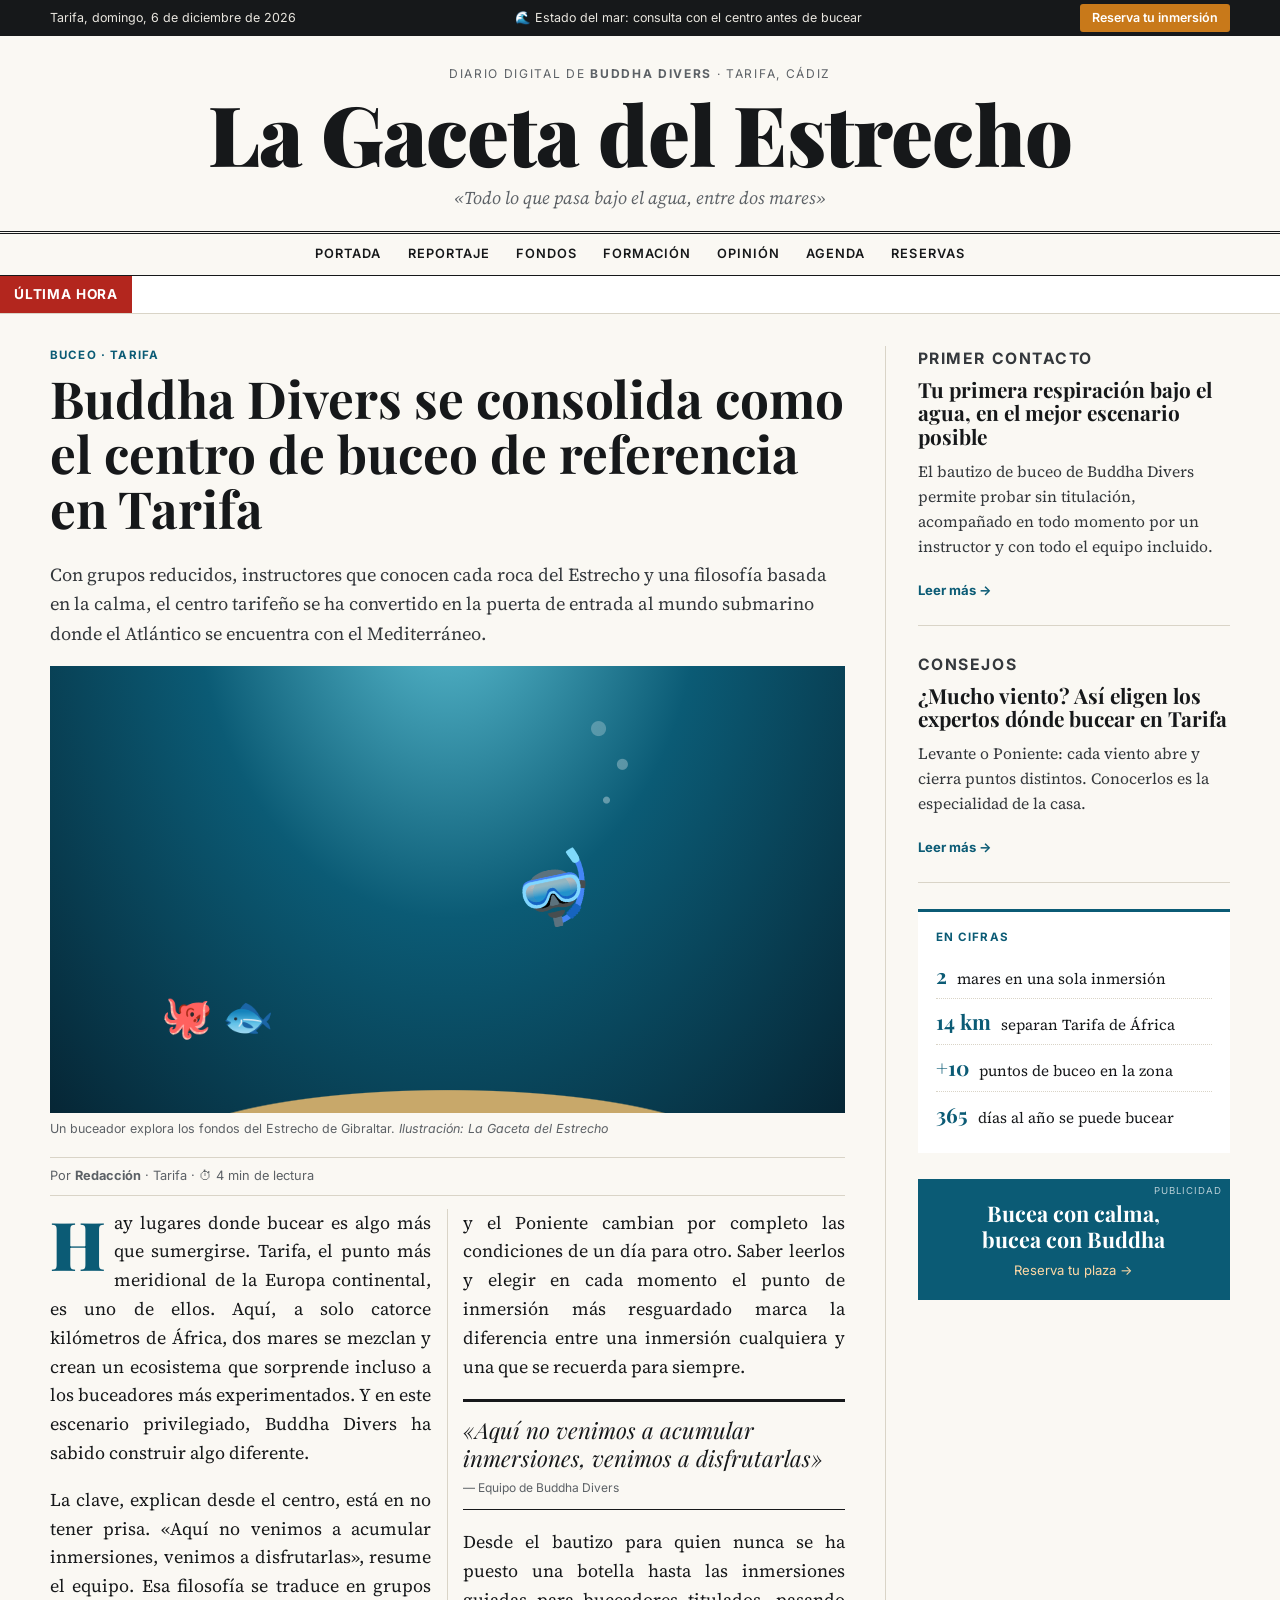
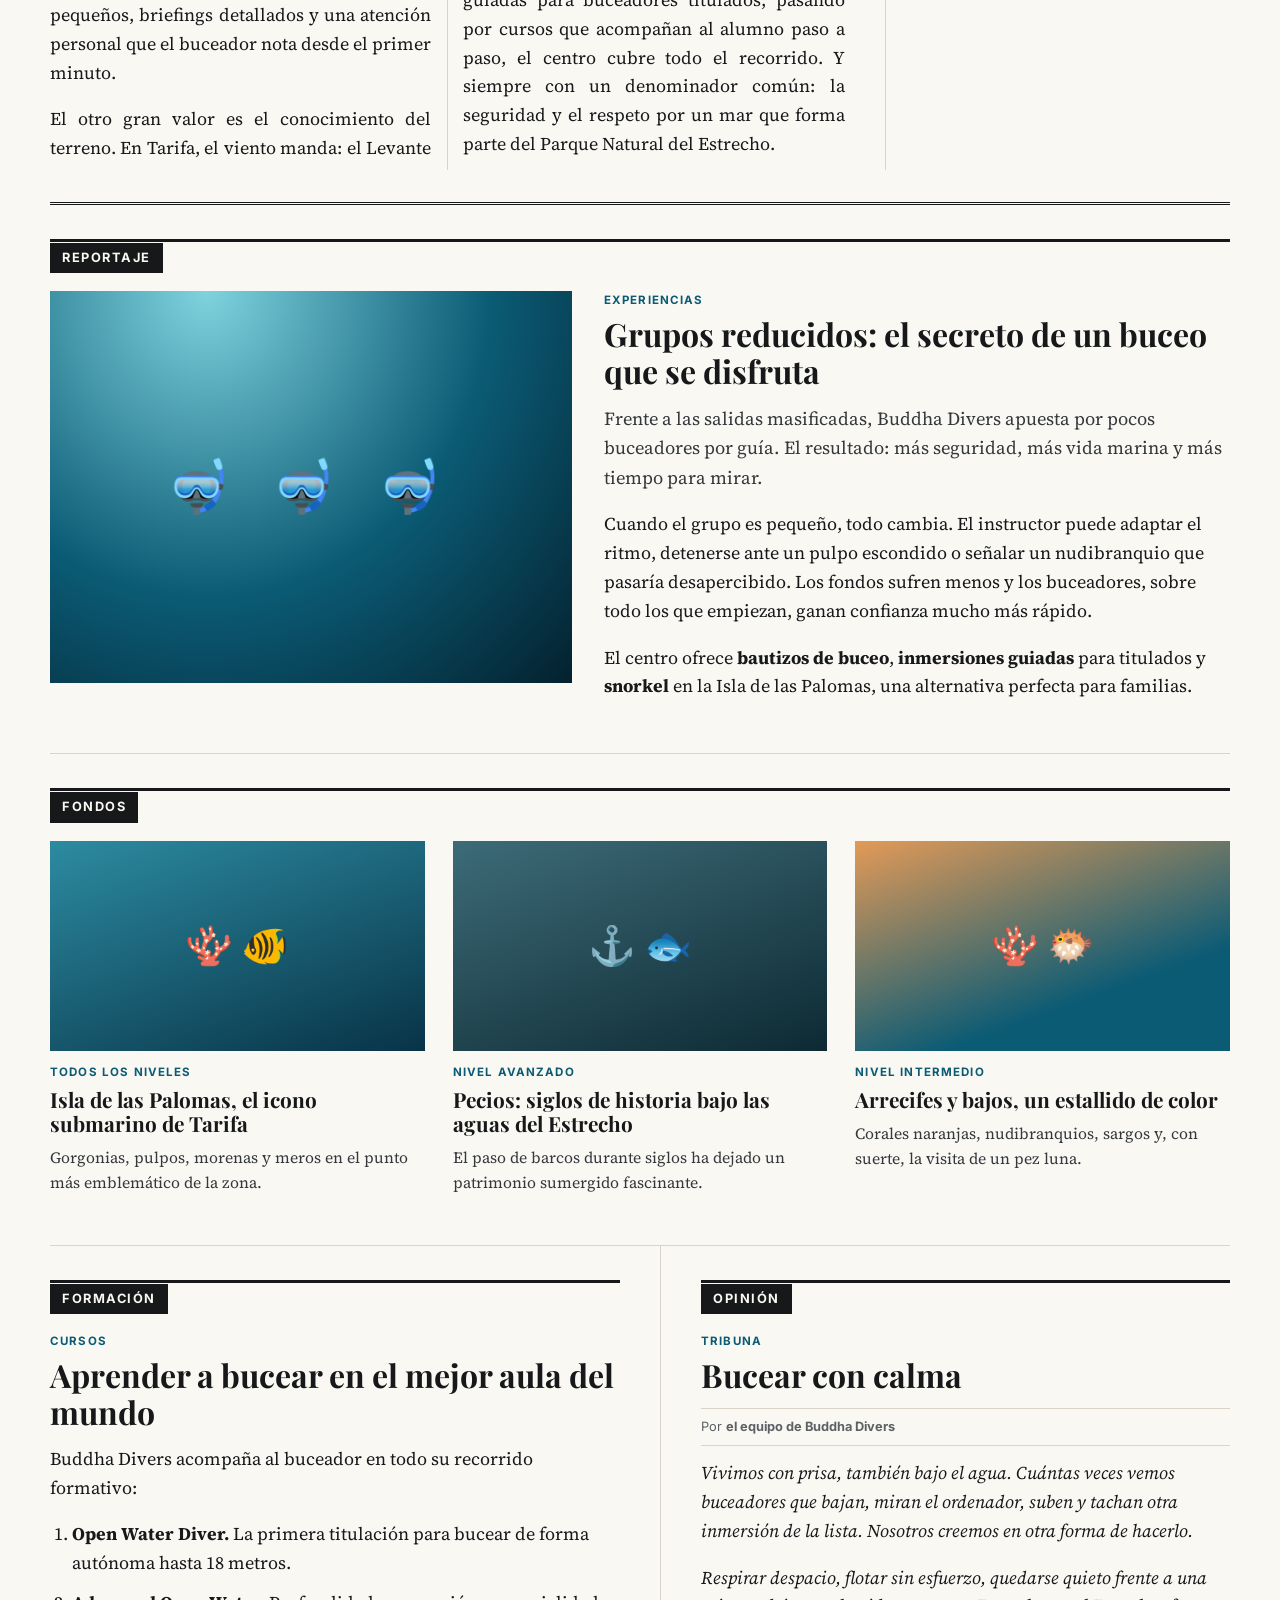
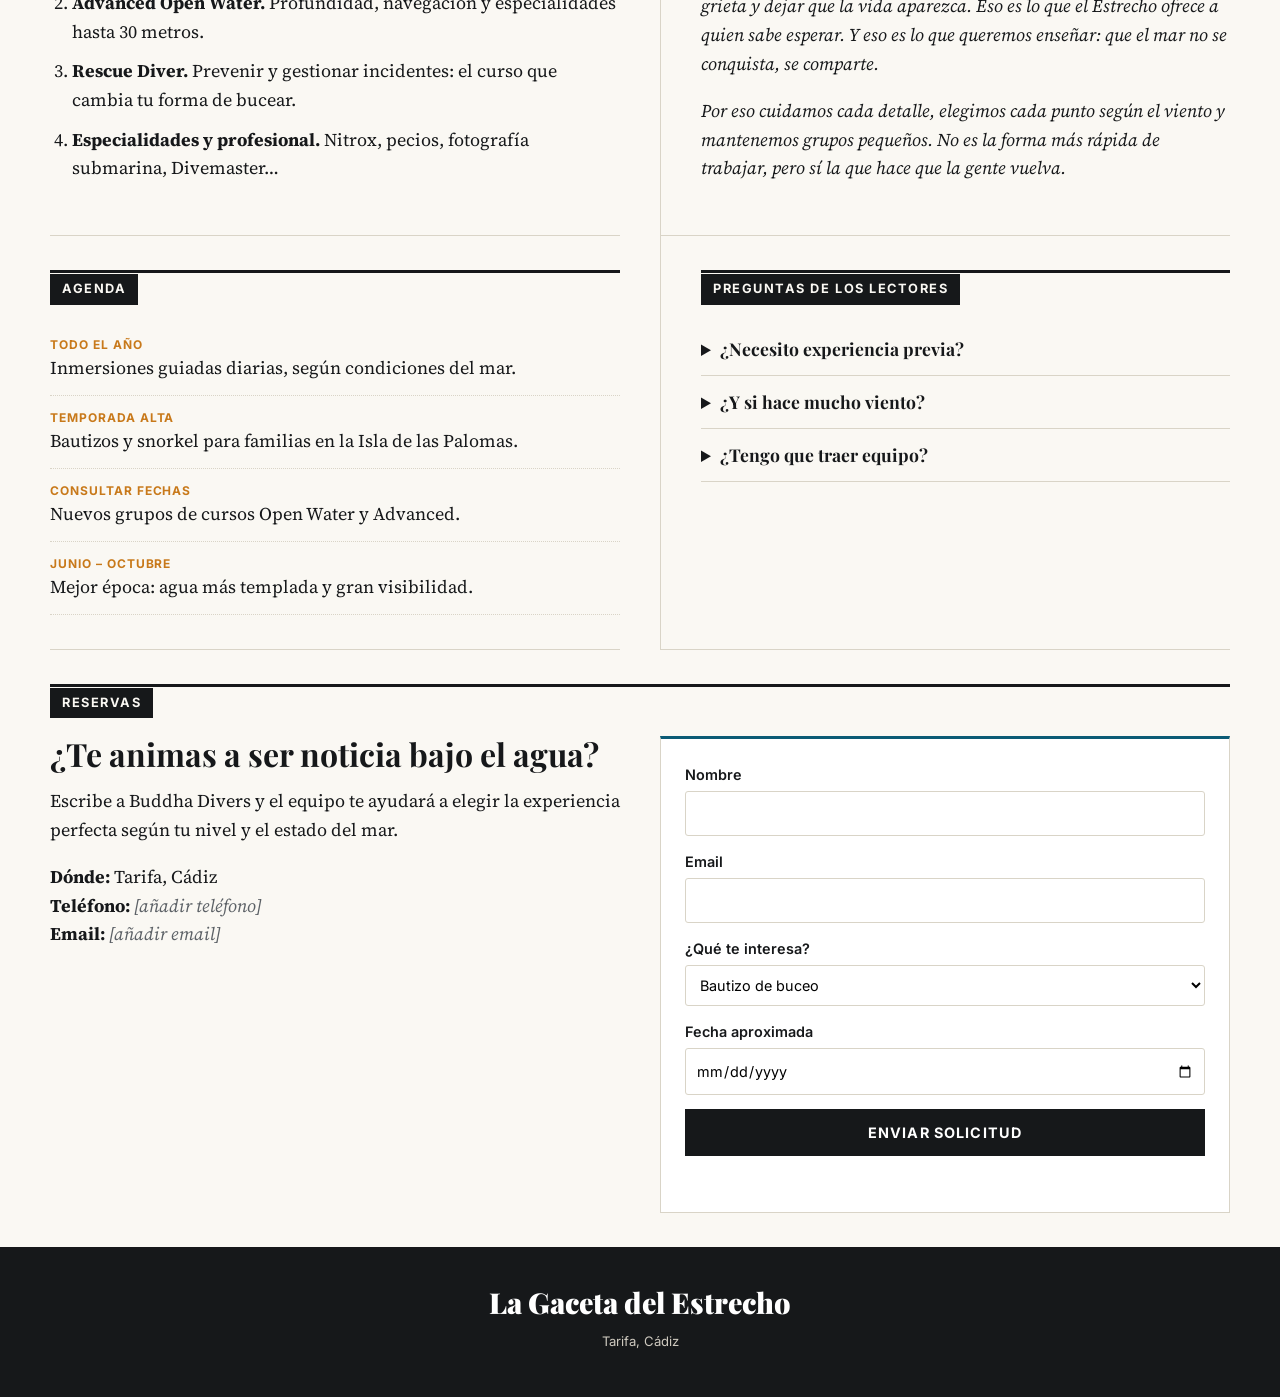
==== commit f8fcaff7: "Simplificar el pie de página Co-Authored-By: Claude Opus 5.5 <noreply@anthropic.com> Claude-Session:" ====
--- a/index.html
+++ b/index.html
@@ -241,8 +241,7 @@
   <footer class="footer">
     <div class="container">
       <p class="footer__title">La Gaceta del Estrecho</p>
-      <p>Publicación digital editada por <strong>Buddha Divers</strong>, centro de buceo en Tarifa. Contenido promocional del propio centro.</p>
-      <p>© <span id="year"></span> Buddha Divers · Bucea con calma, bucea con Buddha.</p>
+      <p>Tarifa, Cádiz</p>
     </div>
   </footer>
 
